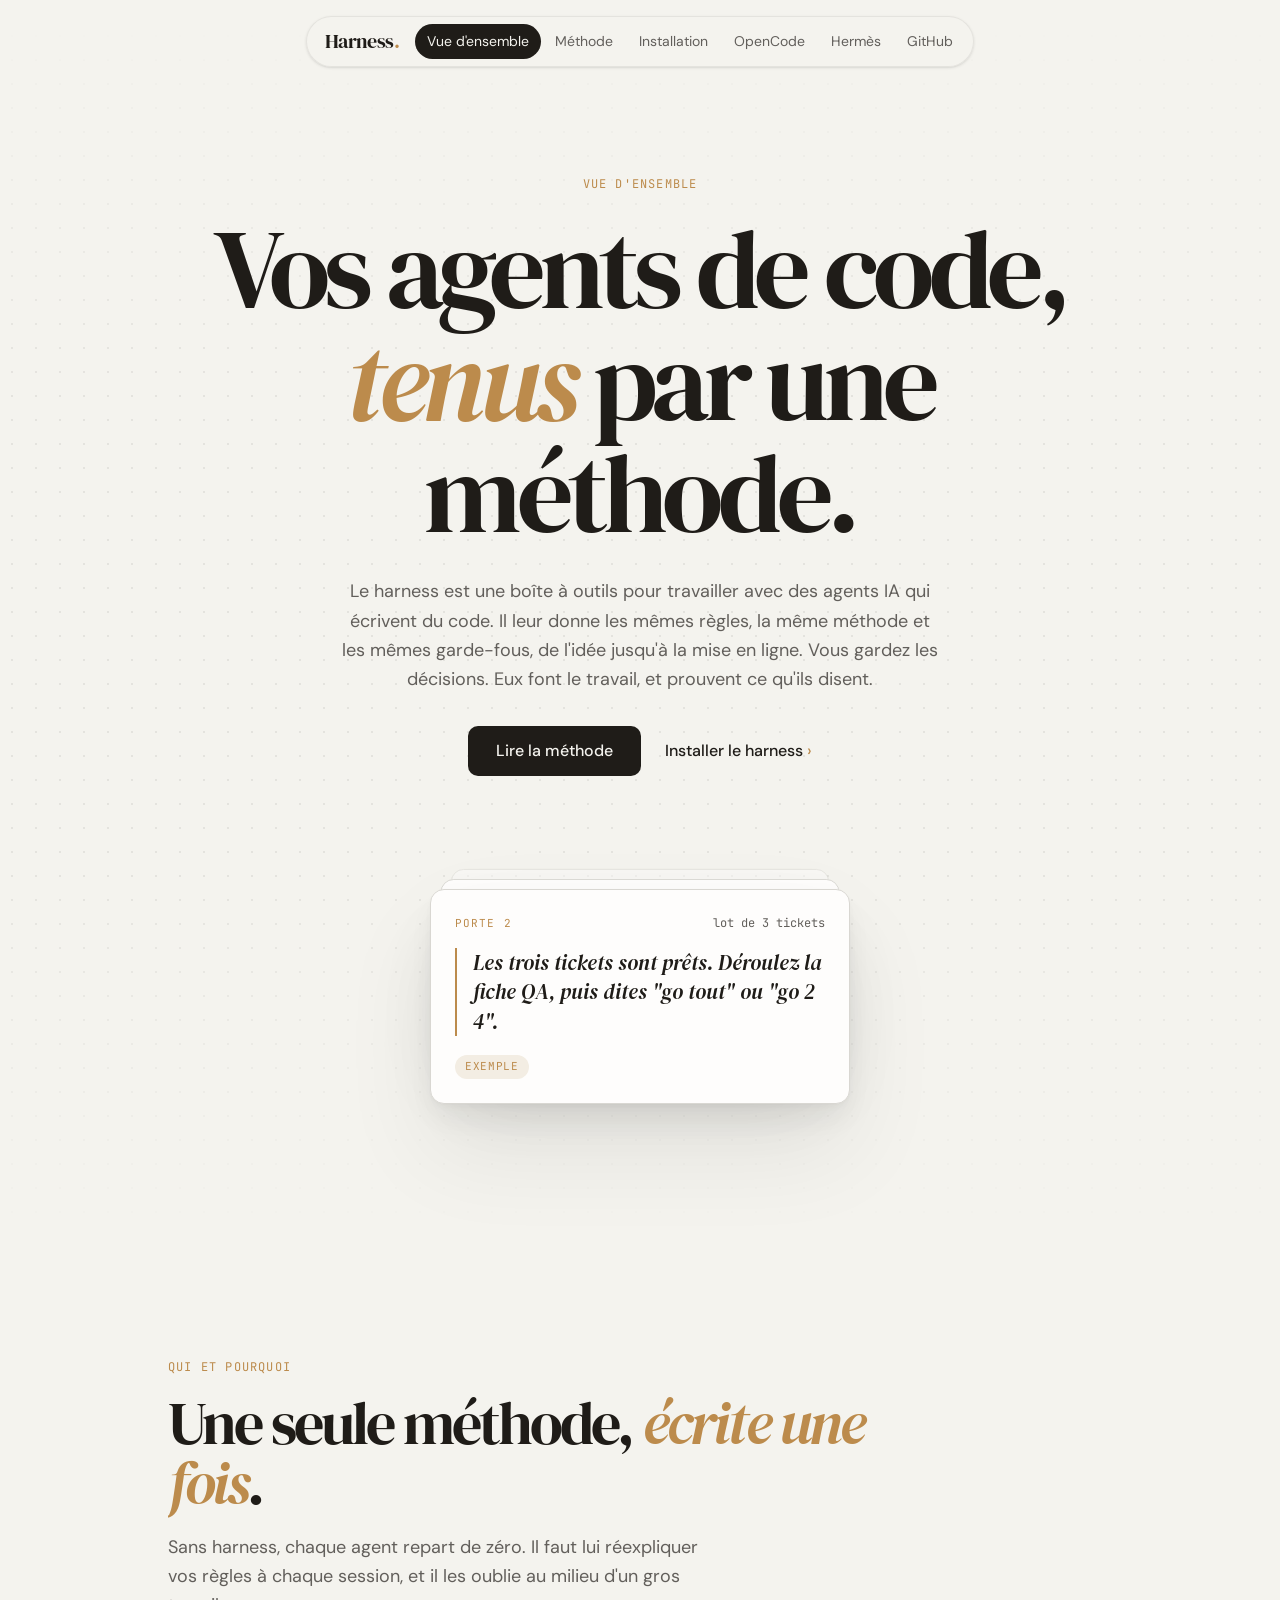
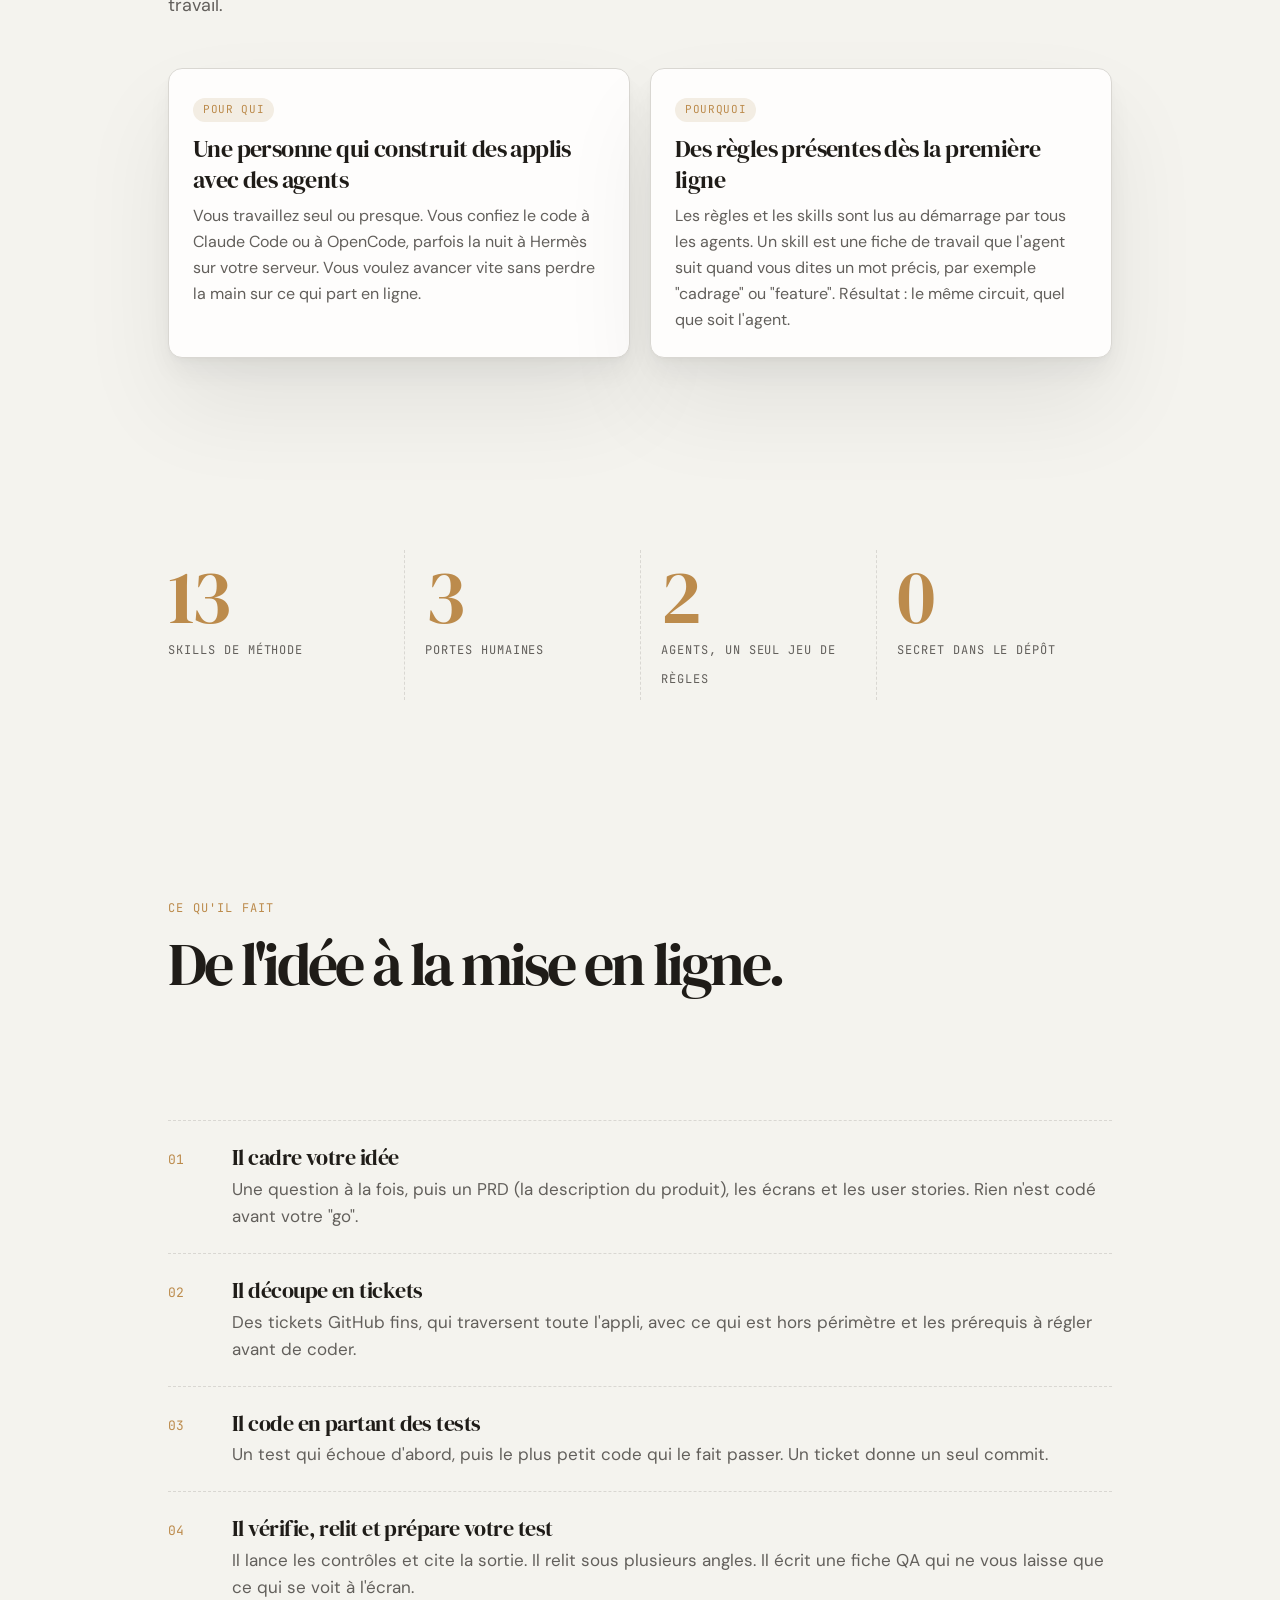
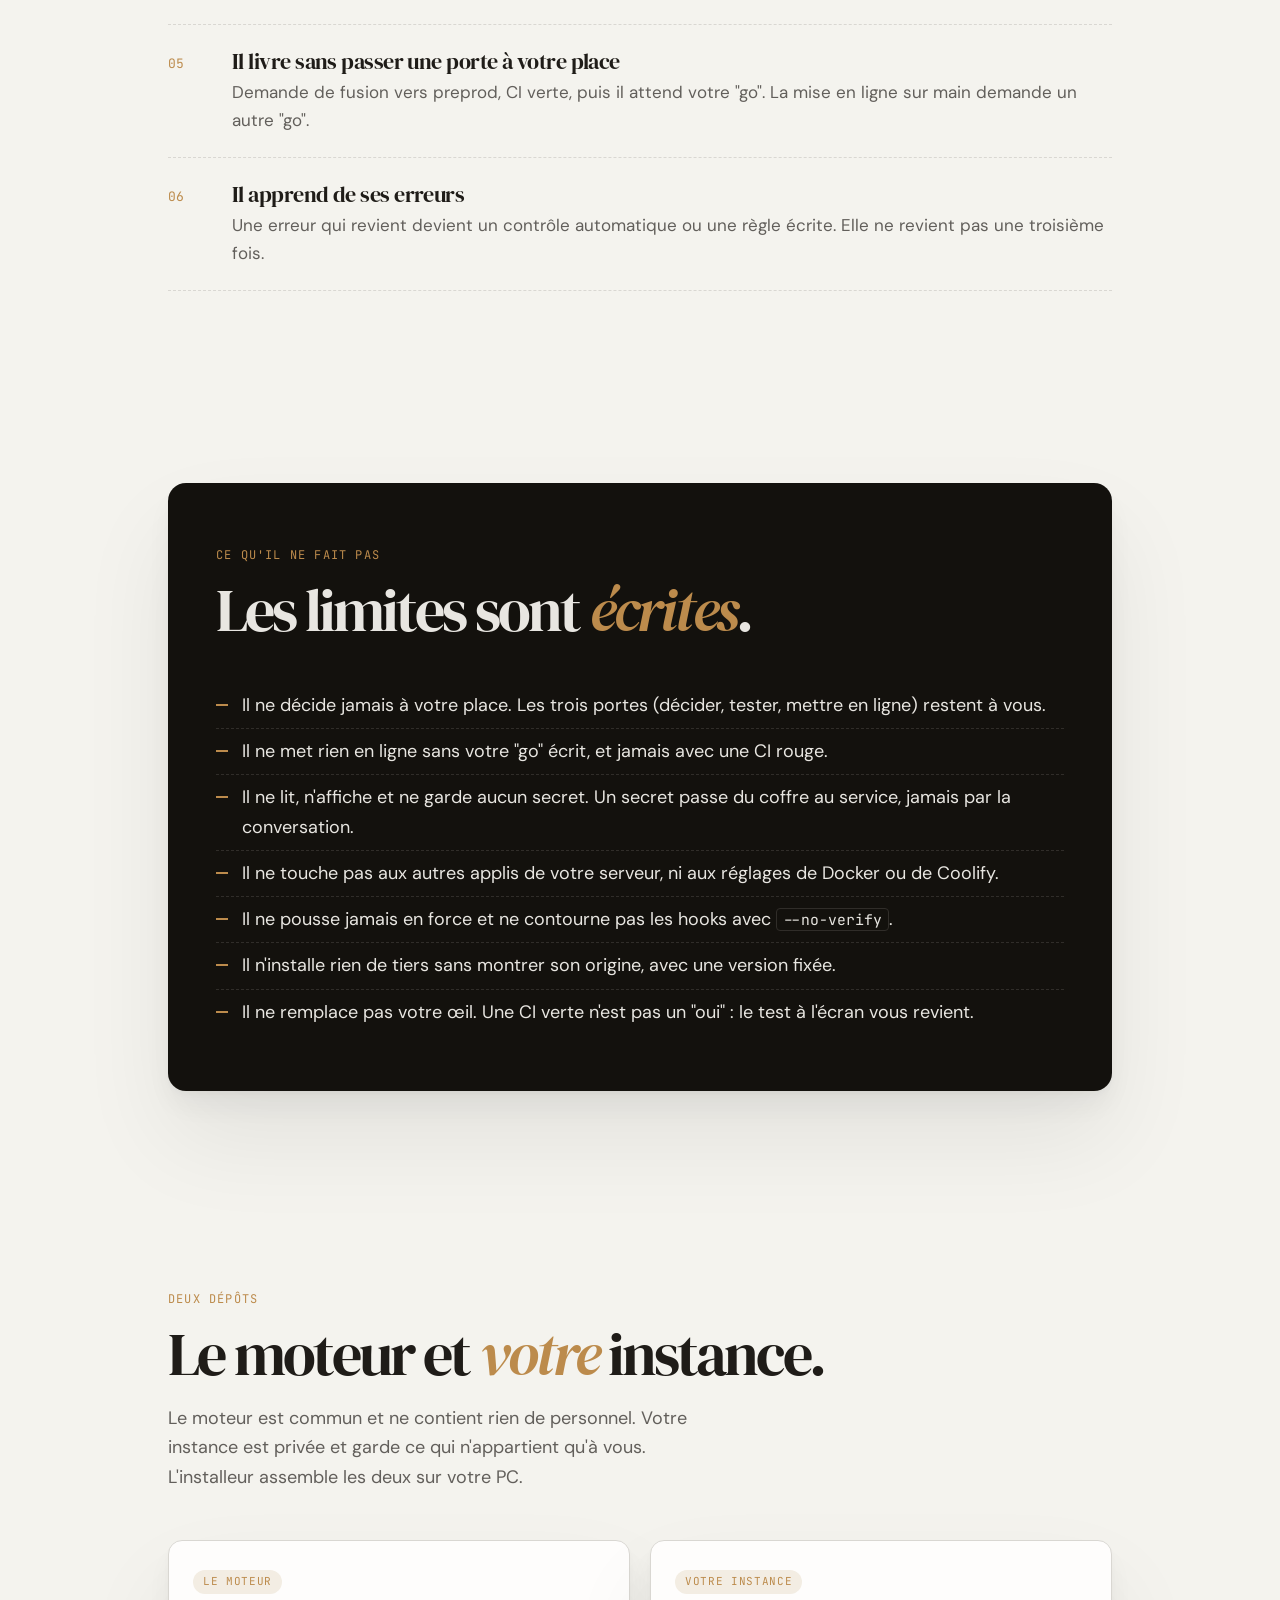
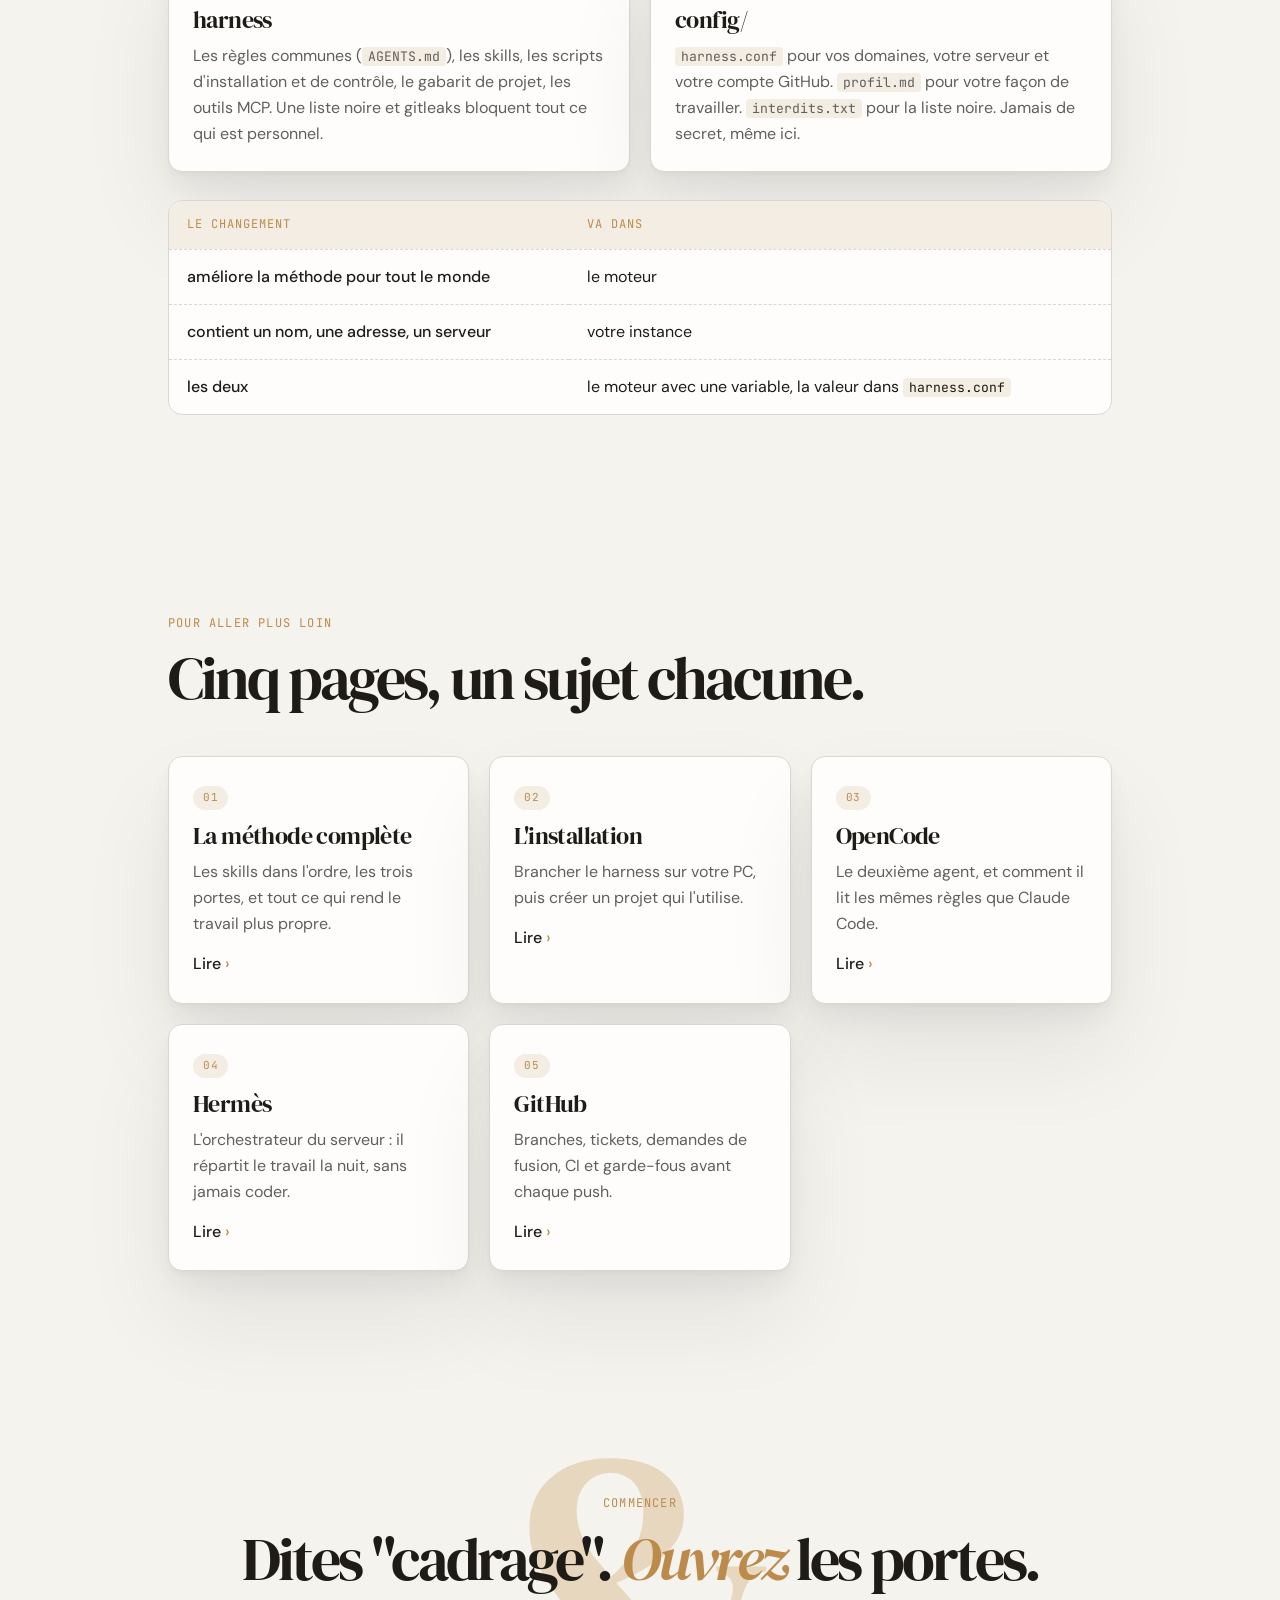
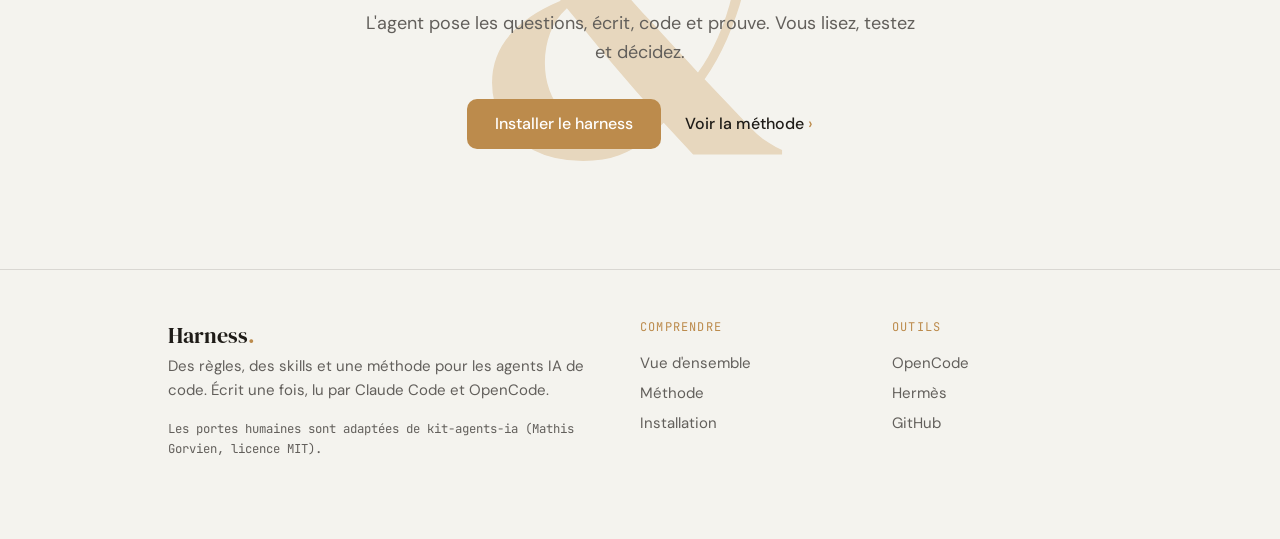
==== site/index.html @ 0ce88438 "Site de présentation du harness, six pages, lien depuis le README - site/ : vue d'ensemble, méthode," ====
<!doctype html>
<html lang="fr">
<head>
<meta charset="utf-8">
<meta name="viewport" content="width=device-width, initial-scale=1">
<title>Harness : vue d'ensemble</title>
<meta name="description" content="Le harness : des règles, des skills et une méthode pour travailler avec des agents IA de code, de l'idée à la mise en ligne.">
<script>document.documentElement.classList.add("js")</script>
<link rel="preconnect" href="https://fonts.googleapis.com">
<link rel="preconnect" href="https://fonts.gstatic.com" crossorigin>
<link rel="stylesheet" href="https://fonts.googleapis.com/css2?family=DM+Sans:opsz,wght@9..40,400;9..40,500&family=DM+Serif+Display:ital@0;1&family=JetBrains+Mono&display=swap">
<link rel="stylesheet" href="assets/style.css">
<script src="assets/site.js" defer></script>
</head>
<body>
<a class="saut" href="#contenu">Aller au contenu</a>
<nav class="nav" aria-label="Pages du site">
  <div class="nav-pilule">
    <a class="nav-logo" href="index.html">Harness<span>.</span></a>
    <div class="nav-liens">
      <a href="index.html" aria-current="page">Vue d'ensemble</a>
      <a href="methode.html">Méthode</a>
      <a href="installation.html">Installation</a>
      <a href="opencode.html">OpenCode</a>
      <a href="hermes.html">Hermès</a>
      <a href="github.html">GitHub</a>
    </div>
  </div>
</nav>

<main id="contenu">
  <header class="hero">
    <div class="conteneur hero-centre" data-decale="0.1">
      <span class="etiquette apparait">Vue d'ensemble</span>
      <h1 class="apparait">Vos agents de code, <em>tenus</em> par une méthode.</h1>
      <p class="hero-texte apparait">Le harness est une boîte à outils pour travailler avec des agents IA qui écrivent du code. Il leur donne les mêmes règles, la même méthode et les mêmes garde-fous, de l'idée jusqu'à la mise en ligne. Vous gardez les décisions. Eux font le travail, et prouvent ce qu'ils disent.</p>
      <div class="boutons apparait">
        <a class="bouton" href="methode.html">Lire la méthode</a>
        <a class="lien-fleche" href="installation.html">Installer le harness</a>
      </div>
      <div class="ligne-degrade apparait"></div>
      <div class="pile apparait" aria-label="Exemples de messages d'un agent">
        <article class="carte">
          <div class="meta"><span class="etiquette">Porte 2</span><span>lot de 3 tickets</span></div>
          <p>Les trois tickets sont prêts. Déroulez la fiche QA, puis dites "go tout" ou "go 2 4".</p>
          <span class="pastille">exemple</span>
        </article>
        <article class="carte">
          <div class="meta"><span class="etiquette">Preuve</span><span>commit a1b2c3d</span></div>
          <p>npm run verifier, code de sortie 0. La CI est toute verte.</p>
          <span class="pastille">exemple</span>
        </article>
        <article class="carte">
          <div class="meta"><span class="etiquette">Rétro</span><span>erreur vue deux fois</span></div>
          <p>Un contrôle automatique bloque maintenant cette erreur avant le commit.</p>
          <span class="pastille">exemple</span>
        </article>
        <article class="carte">
          <div class="meta"><span class="etiquette">Mode nuit</span><span>7 h 02</span></div>
          <p>Quatre tickets fusionnés dans preprod. L'adresse de préprod répond, derrière un login.</p>
          <span class="pastille">exemple</span>
        </article>
      </div>
    </div>
  </header>

  <section>
    <div class="conteneur">
      <div class="titre-section">
        <span class="etiquette apparait">Qui et pourquoi</span>
        <h2 class="masque"><span>Une seule méthode, <em>écrite une fois</em>.</span></h2>
        <p class="sous-titre apparait">Sans harness, chaque agent repart de zéro. Il faut lui réexpliquer vos règles à chaque session, et il les oublie au milieu d'un gros travail.</p>
      </div>
      <div class="grille g2" data-decale="0.1">
        <article class="carte apparait">
          <span class="pastille">Pour qui</span>
          <h3>Une personne qui construit des applis avec des agents</h3>
          <p>Vous travaillez seul ou presque. Vous confiez le code à Claude Code ou à OpenCode, parfois la nuit à Hermès sur votre serveur. Vous voulez avancer vite sans perdre la main sur ce qui part en ligne.</p>
        </article>
        <article class="carte apparait">
          <span class="pastille">Pourquoi</span>
          <h3>Des règles présentes dès la première ligne</h3>
          <p>Les règles et les skills sont lus au démarrage par tous les agents. Un skill est une fiche de travail que l'agent suit quand vous dites un mot précis, par exemple "cadrage" ou "feature". Résultat : le même circuit, quel que soit l'agent.</p>
        </article>
      </div>
    </div>
  </section>

  <section>
    <div class="conteneur">
      <div class="chiffres" data-decale="0.1">
        <div class="chiffre apparait"><b data-compte="13">13</b><span>skills de méthode</span></div>
        <div class="chiffre apparait"><b data-compte="3">3</b><span>portes humaines</span></div>
        <div class="chiffre apparait"><b data-compte="2">2</b><span>agents, un seul jeu de règles</span></div>
        <div class="chiffre apparait"><b>0</b><span>secret dans le dépôt</span></div>
      </div>
    </div>
  </section>

  <section>
    <div class="conteneur">
      <div class="titre-section">
        <span class="etiquette apparait">Ce qu'il fait</span>
        <h2 class="masque"><span>De l'idée à la mise en ligne.</span></h2>
        <p class="sous-titre apparait">Chaque étape est un skill. Vous dites le mot, l'agent déroule, et il s'arrête là où une décision vous revient.</p>
      </div>
      <ol class="numerotee" data-decale="0.06">
        <li class="apparait"><div><h3>Il cadre votre idée</h3><p>Une question à la fois, puis un PRD (la description du produit), les écrans et les user stories. Rien n'est codé avant votre "go".</p></div></li>
        <li class="apparait"><div><h3>Il découpe en tickets</h3><p>Des tickets GitHub fins, qui traversent toute l'appli, avec ce qui est hors périmètre et les prérequis à régler avant de coder.</p></div></li>
        <li class="apparait"><div><h3>Il code en partant des tests</h3><p>Un test qui échoue d'abord, puis le plus petit code qui le fait passer. Un ticket donne un seul commit.</p></div></li>
        <li class="apparait"><div><h3>Il vérifie, relit et prépare votre test</h3><p>Il lance les contrôles et cite la sortie. Il relit sous plusieurs angles. Il écrit une fiche QA qui ne vous laisse que ce qui se voit à l'écran.</p></div></li>
        <li class="apparait"><div><h3>Il livre sans passer une porte à votre place</h3><p>Demande de fusion vers preprod, CI verte, puis il attend votre "go". La mise en ligne sur main demande un autre "go".</p></div></li>
        <li class="apparait"><div><h3>Il apprend de ses erreurs</h3><p>Une erreur qui revient devient un contrôle automatique ou une règle écrite. Elle ne revient pas une troisième fois.</p></div></li>
      </ol>
    </div>
  </section>

  <section>
    <div class="conteneur">
      <div class="sombre apparait">
        <span class="etiquette">Ce qu'il ne fait pas</span>
        <h2 class="masque" style="margin-bottom:28px"><span>Les limites sont <em>écrites</em>.</span></h2>
        <ul class="puces">
          <li>Il ne décide jamais à votre place. Les trois portes (décider, tester, mettre en ligne) restent à vous.</li>
          <li>Il ne met rien en ligne sans votre "go" écrit, et jamais avec une CI rouge.</li>
          <li>Il ne lit, n'affiche et ne garde aucun secret. Un secret passe du coffre au service, jamais par la conversation.</li>
          <li>Il ne touche pas aux autres applis de votre serveur, ni aux réglages de Docker ou de Coolify.</li>
          <li>Il ne pousse jamais en force et ne contourne pas les hooks avec <code>--no-verify</code>.</li>
          <li>Il n'installe rien de tiers sans montrer son origine, avec une version fixée.</li>
          <li>Il ne remplace pas votre œil. Une CI verte n'est pas un "oui" : le test à l'écran vous revient.</li>
        </ul>
      </div>
    </div>
  </section>

  <section>
    <div class="conteneur">
      <div class="titre-section">
        <span class="etiquette apparait">Deux dépôts</span>
        <h2 class="masque"><span>Le moteur et <em>votre</em> instance.</span></h2>
        <p class="sous-titre apparait">Le moteur est commun et ne contient rien de personnel. Votre instance est privée et garde ce qui n'appartient qu'à vous. L'installeur assemble les deux sur votre PC.</p>
      </div>
      <div class="grille g2" data-decale="0.1">
        <article class="carte apparait">
          <span class="pastille">Le moteur</span>
          <h3>harness</h3>
          <p>Les règles communes (<code>AGENTS.md</code>), les skills, les scripts d'installation et de contrôle, le gabarit de projet, les outils MCP. Une liste noire et gitleaks bloquent tout ce qui est personnel.</p>
        </article>
        <article class="carte apparait">
          <span class="pastille">Votre instance</span>
          <h3>config/</h3>
          <p><code>harness.conf</code> pour vos domaines, votre serveur et votre compte GitHub. <code>profil.md</code> pour votre façon de travailler. <code>interdits.txt</code> pour la liste noire. Jamais de secret, même ici.</p>
        </article>
      </div>
      <div class="tableau-boite apparait" style="margin-top:28px">
        <table>
          <thead><tr><th>Le changement</th><th>Va dans</th></tr></thead>
          <tbody>
            <tr><td>améliore la méthode pour tout le monde</td><td>le moteur</td></tr>
            <tr><td>contient un nom, une adresse, un serveur</td><td>votre instance</td></tr>
            <tr><td>les deux</td><td>le moteur avec une variable, la valeur dans <code>harness.conf</code></td></tr>
          </tbody>
        </table>
      </div>
    </div>
  </section>

  <section>
    <div class="conteneur">
      <div class="titre-section">
        <span class="etiquette apparait">Pour aller plus loin</span>
        <h2 class="masque"><span>Cinq pages, un sujet chacune.</span></h2>
      </div>
      <div class="grille g3" data-decale="0.08">
        <a class="carte carte-lien apparait" href="methode.html"><span class="pastille">01</span><h3>La méthode complète</h3><p>Les skills dans l'ordre, les trois portes, et tout ce qui rend le travail plus propre.</p><span class="lien-fleche">Lire</span></a>
        <a class="carte carte-lien apparait" href="installation.html"><span class="pastille">02</span><h3>L'installation</h3><p>Brancher le harness sur votre PC, puis créer un projet qui l'utilise.</p><span class="lien-fleche">Lire</span></a>
        <a class="carte carte-lien apparait" href="opencode.html"><span class="pastille">03</span><h3>OpenCode</h3><p>Le deuxième agent, et comment il lit les mêmes règles que Claude Code.</p><span class="lien-fleche">Lire</span></a>
        <a class="carte carte-lien apparait" href="hermes.html"><span class="pastille">04</span><h3>Hermès</h3><p>L'orchestrateur du serveur : il répartit le travail la nuit, sans jamais coder.</p><span class="lien-fleche">Lire</span></a>
        <a class="carte carte-lien apparait" href="github.html"><span class="pastille">05</span><h3>GitHub</h3><p>Branches, tickets, demandes de fusion, CI et garde-fous avant chaque push.</p><span class="lien-fleche">Lire</span></a>
      </div>
    </div>
  </section>

  <section class="final">
    <div class="conteneur">
      <span class="etiquette apparait">Commencer</span>
      <h2 class="masque"><span>Dites "cadrage". <em>Ouvrez</em> les portes.</span></h2>
      <p class="sous-titre apparait">L'agent pose les questions, écrit, code et prouve. Vous lisez, testez et décidez.</p>
      <div class="boutons apparait">
        <a class="bouton bouton-accent" href="installation.html">Installer le harness</a>
        <a class="lien-fleche" href="methode.html">Voir la méthode</a>
      </div>
    </div>
  </section>
</main>

<footer class="pied">
  <div class="conteneur pied-grille">
    <div>
      <b>Harness<span style="color:var(--accent)">.</span></b>
      <p>Des règles, des skills et une méthode pour les agents IA de code. Écrit une fois, lu par Claude Code et OpenCode.</p>
      <p class="mono">Les portes humaines sont adaptées de kit-agents-ia (Mathis Gorvien, licence MIT).</p>
    </div>
    <div><h4>Comprendre</h4><ul><li><a href="index.html">Vue d'ensemble</a></li><li><a href="methode.html">Méthode</a></li><li><a href="installation.html">Installation</a></li></ul></div>
    <div><h4>Outils</h4><ul><li><a href="opencode.html">OpenCode</a></li><li><a href="hermes.html">Hermès</a></li><li><a href="github.html">GitHub</a></li></ul></div>
  </div>
</footer>
</body>
</html>
---- site/assets/style.css ----
/* Site du harness. Style suivi : site/DESIGN.md (carnet papier, un seul accent ocre, apparitions floues puis nettes). */

:root {
  --radius: 10px;
  --background: #f4f3ee;
  --foreground: #1f1c18;
  --card: #fefdfc;
  --primary: #1f1c18;
  --primary-foreground: #f4f3ee;
  --primary-hover: #2d2a27;
  --muted: #e8e6e1;
  --muted-foreground: #625f5b;
  --accent: #bc8b4c;
  --accent-hover: #a87a3b;
  --accent-light: #e7d7be;
  --accent-subtle: #f3ede3;
  --border: #d9d7d2;
  --success: #668667;
  --sombre-fond: #13110d;
  --sombre-texte: #e8e6e1;
  --sombre-gris: #7f7c77;
  --sombre-bord: #302d29;
  --shadow-float: 0 1px 2px rgba(0,0,0,.02), 0 4px 8px rgba(0,0,0,.03), 0 16px 32px rgba(0,0,0,.05), 0 48px 96px rgba(0,0,0,.07);
  --shadow-sm: 0 1px 3px rgba(0,0,0,.1), 0 1px 2px -1px rgba(0,0,0,.1);
  --ease: cubic-bezier(.22, 1, .36, 1);
  --serif: "DM Serif Display", Georgia, "Times New Roman", serif;
  --sans: "DM Sans", system-ui, -apple-system, "Segoe UI", sans-serif;
  --mono: "JetBrains Mono", ui-monospace, "SFMono-Regular", Menlo, monospace;
  color-scheme: light;
}

@media (prefers-color-scheme: dark) {
  :root {
    --background: #13110d;
    --foreground: #e8e6e1;
    --card: #1a1714;
    --primary: #e8e6e1;
    --primary-foreground: #13110d;
    --primary-hover: #d3d1cb;
    --muted: #26231f;
    --muted-foreground: #a09c96;
    --accent: #c99858;
    --accent-hover: #dcab6d;
    --accent-light: #3e3323;
    --accent-subtle: #231e17;
    --border: #302d29;
    /* Le bloc sombre s'inverse : il reste le seul contraste fort de la page. */
    --sombre-fond: #e8e6e1;
    --sombre-texte: #13110d;
    --sombre-gris: #625f5b;
    --sombre-bord: #d9d7d2;
    --shadow-float: 0 1px 2px rgba(0,0,0,.2), 0 16px 32px rgba(0,0,0,.3);
    color-scheme: dark;
  }
}

*, *::before, *::after { box-sizing: border-box; }
html { -webkit-text-size-adjust: 100%; scroll-behavior: smooth; }
body {
  margin: 0;
  background: var(--background);
  color: var(--foreground);
  font-family: var(--sans);
  font-size: 18px;
  line-height: 1.625;
  overflow-x: hidden;
}
img, svg { max-width: 100%; }
a { color: inherit; }
::selection { background: var(--accent-light); }
:focus-visible { outline: 2px solid var(--accent); outline-offset: 3px; border-radius: 4px; }

.saut { position: absolute; left: -9999px; }
.saut:focus { left: 16px; top: 16px; z-index: 100; background: var(--card); padding: 8px 14px; border-radius: var(--radius); }

.conteneur { max-width: 1024px; margin: 0 auto; padding: 0 40px; }
@media (max-width: 640px) { .conteneur { padding: 0 16px; } body { font-size: 17px; } }

/* Navigation en pilule flottante */
.nav {
  position: fixed; inset: 16px 0 auto 0; z-index: 50;
  display: flex; justify-content: center; padding: 0 16px;
  transition: inset .3s var(--ease);
}
.nav.serree { inset: 8px 0 auto 0; }
.nav-pilule {
  display: flex; align-items: center; gap: 4px; max-width: 100%;
  padding: 6px 8px; border-radius: 9999px;
  border: 1px solid color-mix(in srgb, var(--border) 60%, transparent);
  background: color-mix(in srgb, var(--background) 88%, transparent);
  backdrop-filter: blur(24px); -webkit-backdrop-filter: blur(24px);
  box-shadow: var(--shadow-sm);
}
.nav-logo {
  font-family: var(--serif); font-size: 20px; letter-spacing: -.03em;
  text-decoration: none; padding: 2px 12px 2px 10px; white-space: nowrap;
}
.nav-logo span { color: var(--accent); }
.nav-liens { display: flex; gap: 2px; overflow-x: auto; scrollbar-width: none; }
.nav-liens::-webkit-scrollbar { display: none; }
.nav-liens a {
  font-size: 14px; color: var(--muted-foreground); text-decoration: none;
  padding: 6px 12px; border-radius: 9999px; white-space: nowrap;
  transition: color .2s, background .2s;
}
.nav-liens a:hover { color: var(--foreground); }
.nav-liens a[aria-current="page"] { color: var(--primary-foreground); background: var(--primary); }
@media (max-width: 640px) { .nav-logo { display: none; } }

/* Hero */
.hero { position: relative; padding: 168px 0 96px; }
.hero::before {
  content: ""; position: absolute; inset: 0; z-index: -1; opacity: .07;
  background: radial-gradient(circle, var(--foreground) 1px, transparent 1px) 0 0 / 24px 24px;
  -webkit-mask-image: linear-gradient(to bottom, transparent, #000 30%, #000 70%, transparent);
  mask-image: linear-gradient(to bottom, transparent, #000 30%, #000 70%, transparent);
}
.hero-centre { text-align: center; }
.etiquette {
  display: inline-block; font-family: var(--mono); font-size: 12px;
  letter-spacing: .1em; text-transform: uppercase; color: var(--accent);
}
h1, h2, h3 { font-family: var(--serif); font-weight: 400; margin: 0; }
h1 { font-size: clamp(48px, 9vw, 112px); letter-spacing: -.05em; line-height: 1; margin-top: 16px; }
h1 em, h2 em { font-style: italic; color: var(--accent); }
.hero-texte { max-width: 600px; color: var(--muted-foreground); margin: 28px 0 0; }
.hero-centre .hero-texte { margin-left: auto; margin-right: auto; }
.ligne-degrade { height: 1px; margin-top: 56px; background: linear-gradient(to right, transparent, var(--border), transparent); }

.boutons { display: flex; flex-wrap: wrap; gap: 12px 24px; align-items: center; margin-top: 32px; }
.hero-centre .boutons { justify-content: center; }
.bouton {
  display: inline-block; font-weight: 500; font-size: 16px; text-decoration: none;
  padding: 12px 28px; border-radius: var(--radius);
  background: var(--primary); color: var(--primary-foreground);
  transition: all .2s var(--ease);
}
.bouton:hover { background: var(--primary-hover); }
.bouton:active, .lien-fleche:active { transform: scale(.97); }
.bouton-accent { background: var(--accent); color: #fff; }
.bouton-accent:hover { background: var(--accent-hover); }
.lien-fleche { font-size: 16px; font-weight: 500; text-decoration: none; display: inline-block; transition: color .2s; }
.lien-fleche::after { content: " \203A"; color: var(--accent); }
.lien-fleche:hover { color: var(--accent); }

/* Sections */
section { padding: 96px 0; }
@media (max-width: 640px) { section { padding: 64px 0; } .hero { padding: 128px 0 64px; } }
.titre-section { max-width: 720px; margin-bottom: 48px; }
h2 { font-size: clamp(36px, 6vw, 60px); letter-spacing: -.05em; line-height: 1; margin-top: 12px; }
.sous-titre { color: var(--muted-foreground); max-width: 560px; margin: 20px 0 0; }
h3 { font-size: 24px; letter-spacing: -.025em; line-height: 1.3; }
p { margin: 0 0 16px; }
.gris { color: var(--muted-foreground); }
.separateur { border: 0; border-top: 1px solid var(--border); margin: 0; }
code, .mono { font-family: var(--mono); font-size: .82em; }
code { background: var(--accent-subtle); padding: 1px 6px; border-radius: 4px; }
pre {
  font-family: var(--mono); font-size: 14px; line-height: 1.6;
  background: var(--card); border: 1px solid var(--border); border-radius: 14px;
  padding: 18px 20px; overflow-x: auto; margin: 0 0 16px;
}
pre code { background: none; padding: 0; font-size: inherit; }

/* Révélation de titre par masque */
.masque { display: block; overflow: hidden; padding-bottom: .25em; margin-bottom: -.25em; }
.masque > span { display: block; }

/* Grilles et cartes */
.grille { display: grid; gap: 20px; }
.g2 { grid-template-columns: repeat(2, minmax(0, 1fr)); }
.g3 { grid-template-columns: repeat(3, minmax(0, 1fr)); }
@media (max-width: 860px) { .g3 { grid-template-columns: repeat(2, minmax(0, 1fr)); } }
@media (max-width: 640px) { .g2, .g3 { grid-template-columns: minmax(0, 1fr); } }
.carte {
  background: var(--card); border: 1px solid var(--border); border-radius: 14px;
  padding: 24px; box-shadow: var(--shadow-float);
}
.carte h3 { margin: 10px 0 8px; }
.carte p { color: var(--muted-foreground); font-size: 16px; margin: 0; }
.carte-lien { text-decoration: none; display: block; transition: transform .3s var(--ease); }
.carte-lien:hover { transform: translateY(-3px); }
.carte-lien .lien-fleche { margin-top: 14px; }
.pastille {
  display: inline-block; font-family: var(--mono); font-size: 11px; letter-spacing: .06em; text-transform: uppercase;
  padding: 3px 10px; border-radius: 9999px; background: var(--accent-subtle); color: var(--accent);
}

/* Chiffres */
.chiffres { display: grid; grid-template-columns: repeat(4, minmax(0, 1fr)); gap: 0; }
.chiffre { padding: 8px 20px; border-left: 1px dashed var(--border); }
.chiffre:first-child { border-left: 0; padding-left: 0; }
.chiffre b { display: block; font-family: var(--serif); font-weight: 400; font-size: clamp(48px, 7vw, 76px); letter-spacing: -.05em; line-height: 1; color: var(--accent); }
.chiffre span { font-family: var(--mono); font-size: 12px; letter-spacing: .08em; text-transform: uppercase; color: var(--muted-foreground); }
@media (max-width: 640px) {
  .chiffres { grid-template-columns: repeat(2, minmax(0, 1fr)); row-gap: 28px; }
  .chiffre:nth-child(3) { border-left: 0; padding-left: 0; }
}

/* Listes numérotées 01, 02... */
.numerotee { list-style: none; padding: 0; margin: 0; counter-reset: n; }
.numerotee > li {
  counter-increment: n; display: grid; grid-template-columns: 56px minmax(0, 1fr); gap: 8px;
  padding: 22px 0; border-top: 1px dashed var(--border);
}
.numerotee > li:last-child { border-bottom: 1px dashed var(--border); }
.numerotee > li::before { content: counter(n, decimal-leading-zero); font-family: var(--mono); font-size: 13px; color: var(--accent); padding-top: 6px; }
.numerotee h3 { font-size: 22px; margin-bottom: 4px; }
.numerotee p { color: var(--muted-foreground); margin: 0; font-size: 17px; }

/* Puces à barre d'accent */
.puces { list-style: none; padding: 0; margin: 0; }
.puces li { position: relative; padding: 8px 0 8px 26px; }
.puces li::before { content: ""; position: absolute; left: 0; top: 21px; width: 12px; height: 2px; background: var(--accent); }

/* Citation */
.citation { font-family: var(--serif); font-style: italic; font-size: 24px; line-height: 1.4; border-left: 2px solid var(--accent); padding-left: 20px; margin: 24px 0; }

/* Le seul bloc sombre de la page */
.sombre {
  background: var(--sombre-fond); color: var(--sombre-texte);
  border-radius: 18px; padding: 56px 48px; box-shadow: var(--shadow-float);
}
.sombre .gris, .sombre p { color: var(--sombre-gris); }
.sombre .puces li { border-top: 1px dashed var(--sombre-bord); color: var(--sombre-texte); }
.sombre .puces li:first-child { border-top: 0; }
.sombre code { background: transparent; border: 1px solid var(--sombre-bord); color: var(--sombre-texte); }
@media (max-width: 640px) { .sombre { padding: 36px 20px; } }

/* Tableaux */
.tableau-boite { overflow-x: auto; border: 1px solid var(--border); border-radius: 14px; background: var(--card); }
table { border-collapse: collapse; width: 100%; font-size: 16px; }
th, td { text-align: left; padding: 14px 18px; vertical-align: top; border-top: 1px dashed var(--border); }
thead th { border-top: 0; font-family: var(--mono); font-weight: 400; font-size: 12px; letter-spacing: .08em; text-transform: uppercase; color: var(--accent); background: var(--accent-subtle); }
td:first-child { font-weight: 500; white-space: nowrap; }

/* Frise d'étapes */
.frise { position: relative; list-style: none; margin: 0; padding: 0 0 0 36px; }
.frise::before { content: ""; position: absolute; left: 7px; top: 8px; bottom: 8px; width: 1px; background: var(--border); }
.frise::after { content: ""; position: absolute; left: 7px; top: 8px; bottom: 8px; width: 1px; background: var(--accent); transform-origin: top; transform: scaleY(var(--remplissage, 0)); }
.frise > li { position: relative; padding: 0 0 36px; }
.frise > li:last-child { padding-bottom: 0; }
.frise > li::before {
  content: ""; position: absolute; z-index: 1; left: -36px; top: 8px; width: 15px; height: 15px; border-radius: 50%;
  background: var(--background); border: 2px solid var(--accent);
}
.frise .porte::before { background: var(--accent); }
.frise h3 { font-size: 24px; }
.frise p { color: var(--muted-foreground); margin: 6px 0 0; }

/* Pile de cartes qui tourne */
.pile { position: relative; height: 270px; max-width: 420px; margin: 56px auto 0; }
.pile .carte {
  position: absolute; inset: 0 0 auto 0; transform-origin: center top; text-align: left;
  transition: transform .9s var(--ease), opacity .9s var(--ease);
}
.pile .carte p { font-family: var(--serif); font-style: italic; font-size: 21px; line-height: 1.4; color: var(--foreground); border-left: 2px solid var(--accent); padding-left: 16px; margin: 14px 0; }
.pile .meta { display: flex; justify-content: space-between; align-items: center; font-family: var(--mono); font-size: 12px; color: var(--muted-foreground); }
.pile .meta .etiquette { font-size: 11px; }
.pile [data-pos="0"] { transform: translateY(0) scale(1); opacity: 1; z-index: 3; }
.pile [data-pos="1"] { transform: translateY(-10px) scale(.95); opacity: 1; z-index: 2; }
.pile [data-pos="2"] { transform: translateY(-20px) scale(.9); opacity: .5; z-index: 1; }
.pile [data-pos="3"] { transform: translateY(-10px) scale(.95); opacity: 0; z-index: 0; }

/* Appel final avec glyphe en filigrane */
.final { position: relative; text-align: center; padding: 120px 0; overflow: hidden; }
.final::before {
  content: "&"; position: absolute; left: 50%; top: 50%; transform: translate(-50%, -54%);
  font-family: var(--serif); font-size: clamp(260px, 40vw, 440px); line-height: 1; color: var(--accent-light); z-index: -1;
}
.final .sous-titre { margin-left: auto; margin-right: auto; }
.final .boutons { justify-content: center; }

/* Pied de page */
.pied { border-top: 1px solid var(--border); padding: 48px 0 64px; font-size: 15px; color: var(--muted-foreground); }
.pied-grille { display: grid; grid-template-columns: 2fr 1fr 1fr; gap: 32px; }
.pied b { font-family: var(--serif); font-weight: 400; font-size: 22px; color: var(--foreground); }
.pied h4 { font-family: var(--mono); font-weight: 400; font-size: 12px; letter-spacing: .1em; text-transform: uppercase; color: var(--accent); margin: 0 0 10px; }
.pied ul { list-style: none; margin: 0; padding: 0; }
.pied li { padding: 3px 0; }
.pied a { text-decoration: none; }
.pied a:hover { color: var(--foreground); }
@media (max-width: 640px) { .pied-grille { grid-template-columns: 1fr; } }

/* Page suivante */
.suivant { display: flex; justify-content: space-between; gap: 16px; flex-wrap: wrap; padding: 40px 0 0; border-top: 1px dashed var(--border); margin-top: 24px; }

/* Animations : seulement si le script tourne et que l'utilisateur ne demande pas moins de mouvement */
@media (prefers-reduced-motion: no-preference) {
  .js .apparait { opacity: 0; filter: blur(4px); transform: translateY(var(--y, 20px)); transition: opacity .8s var(--ease) var(--d, 0s), filter .8s var(--ease) var(--d, 0s), transform .8s var(--ease) var(--d, 0s); }
  .js .apparait.vu { opacity: 1; filter: blur(0); transform: none; }
  .js .masque > span { transform: translateY(110%); filter: blur(4px); transition: transform .9s var(--ease) var(--d, 0s), filter .9s var(--ease) var(--d, 0s); }
  .js .masque.vu > span { transform: none; filter: blur(0); }
  .js .frise::after { transition: transform 1.6s var(--ease); }
  @keyframes respire { 0%, 100% { color: var(--accent); } 50% { color: var(--accent-hover); } }
  h1 em { animation: respire 8s ease-in-out infinite; }
  @keyframes point-vivant { 0%, 100% { opacity: 1; } 50% { opacity: .4; } }
  .vivant::before { animation: point-vivant 2s ease-in-out infinite; }
}
.vivant::before { content: ""; display: inline-block; width: 7px; height: 7px; border-radius: 50%; background: var(--success); margin-right: 8px; vertical-align: 1px; }
@media (prefers-reduced-motion: reduce) {
  html { scroll-behavior: auto; }
  .pile .carte { transition: none; }
  .frise::after { transform: none; }
}
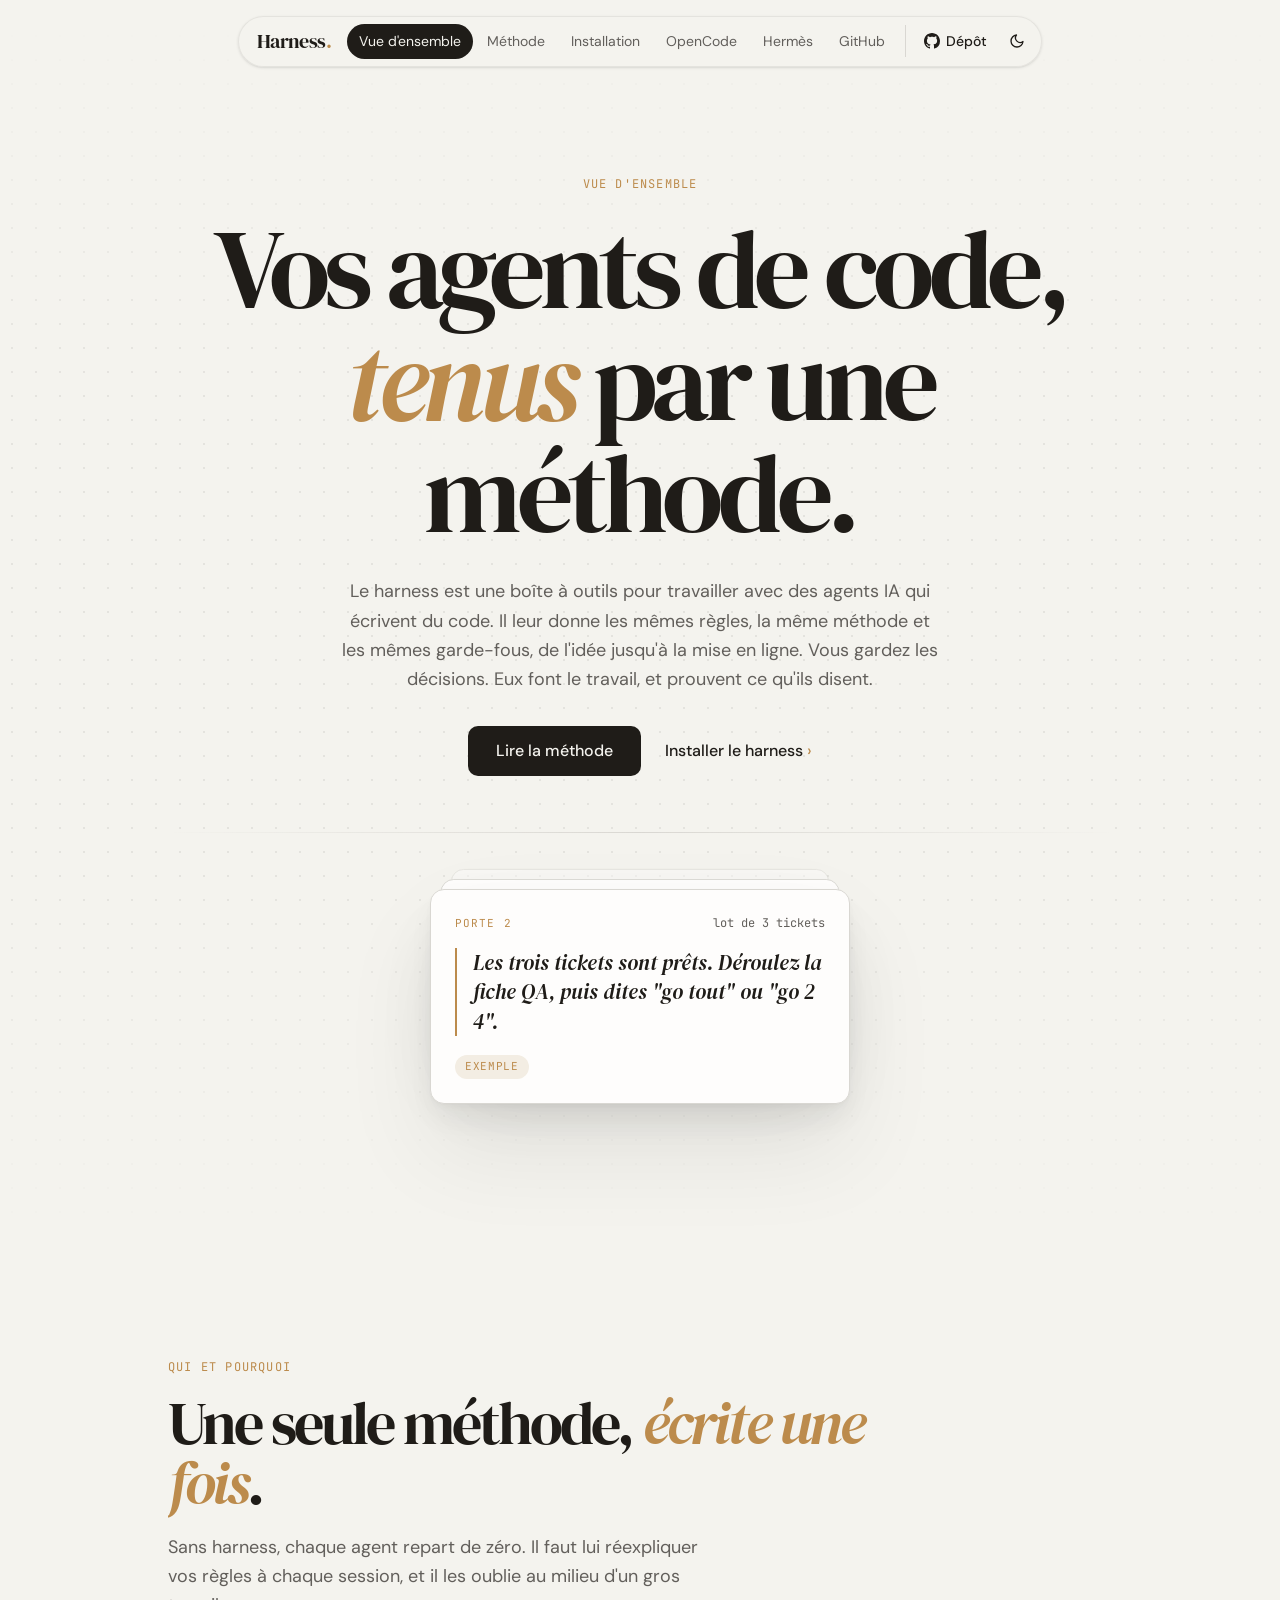
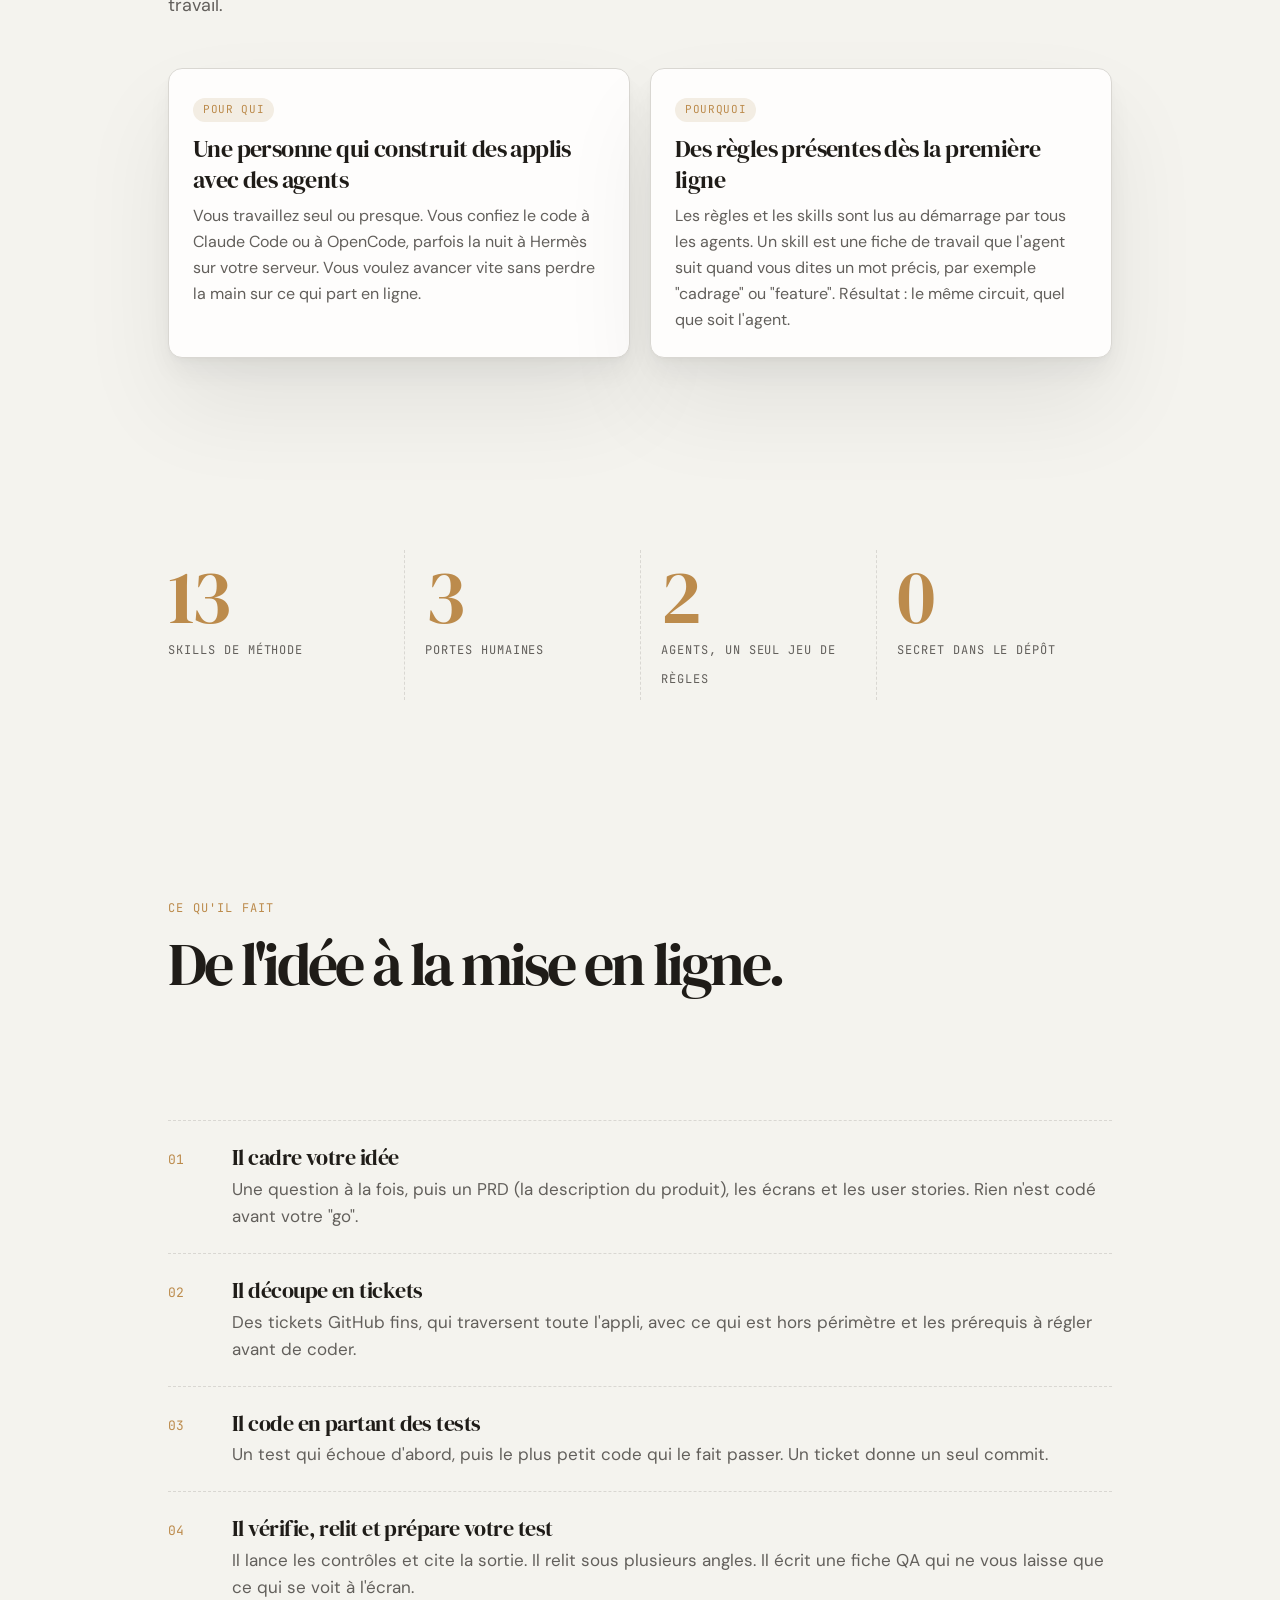
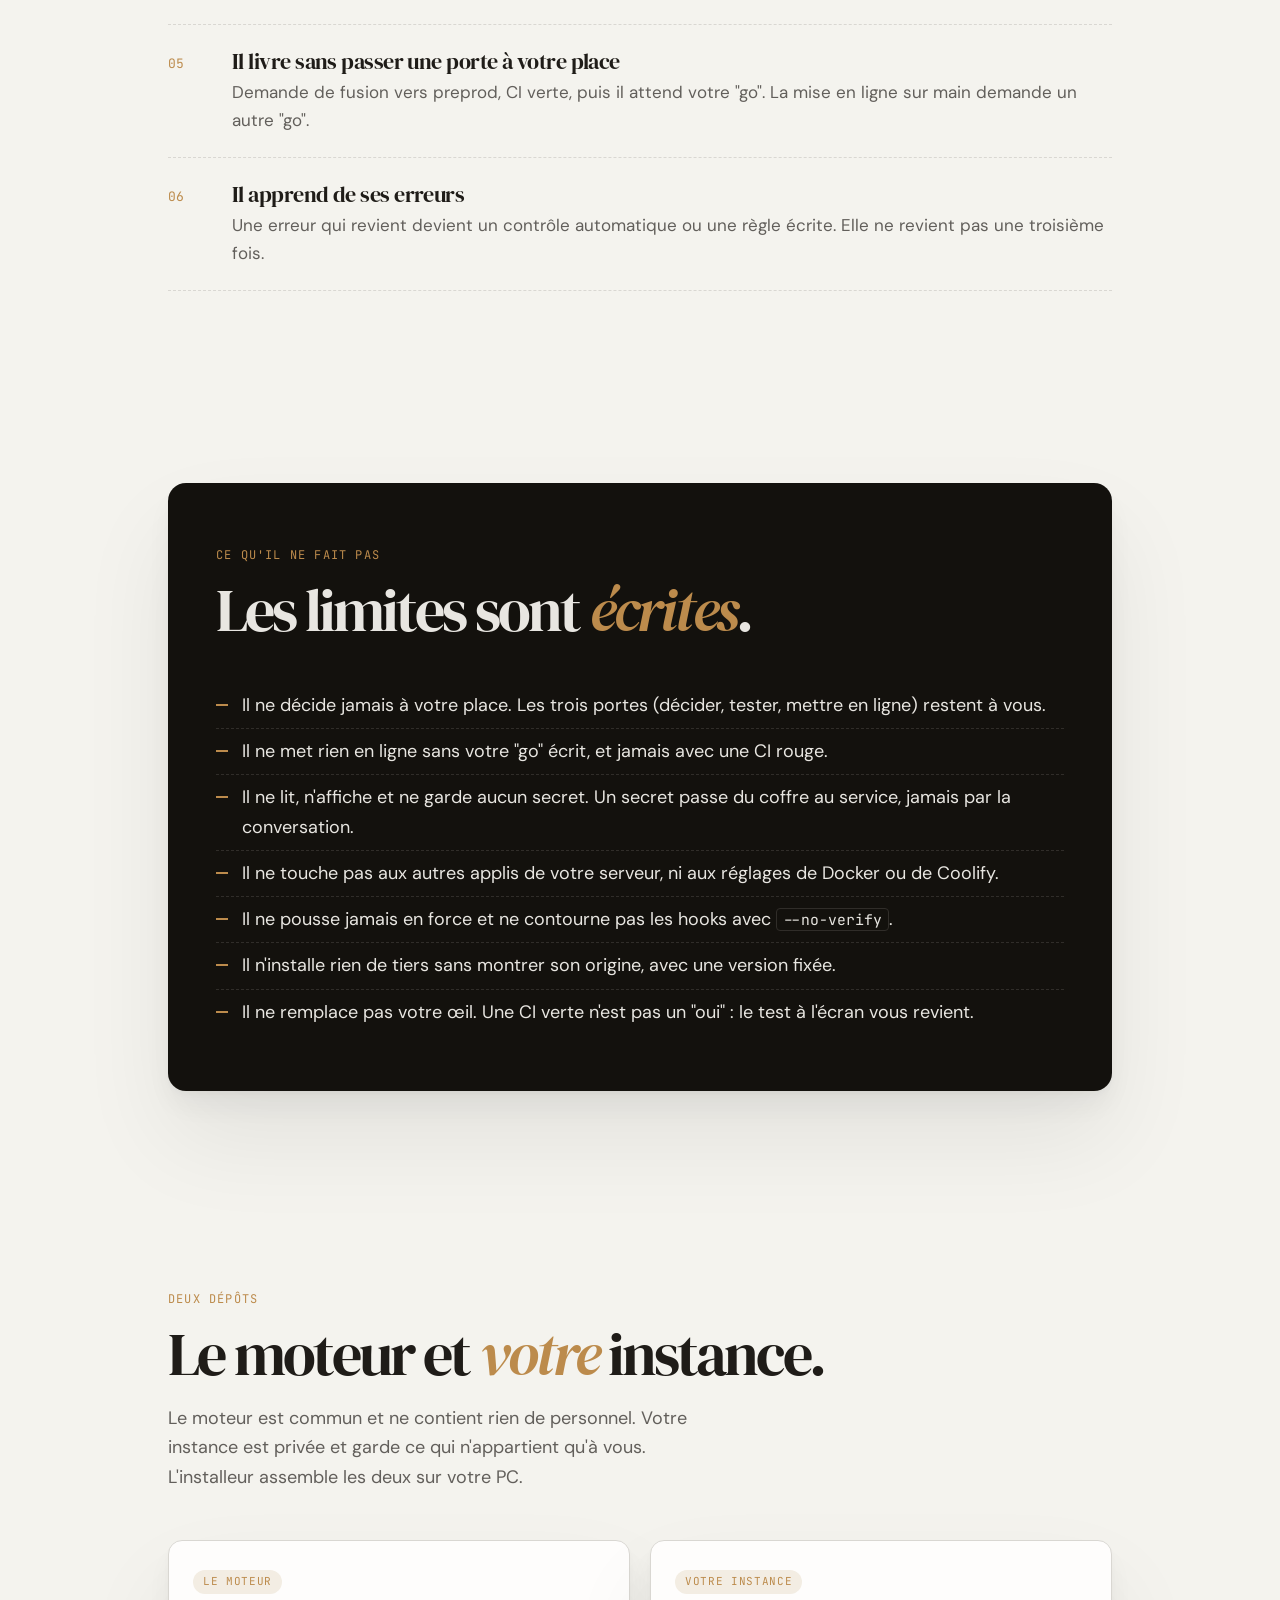
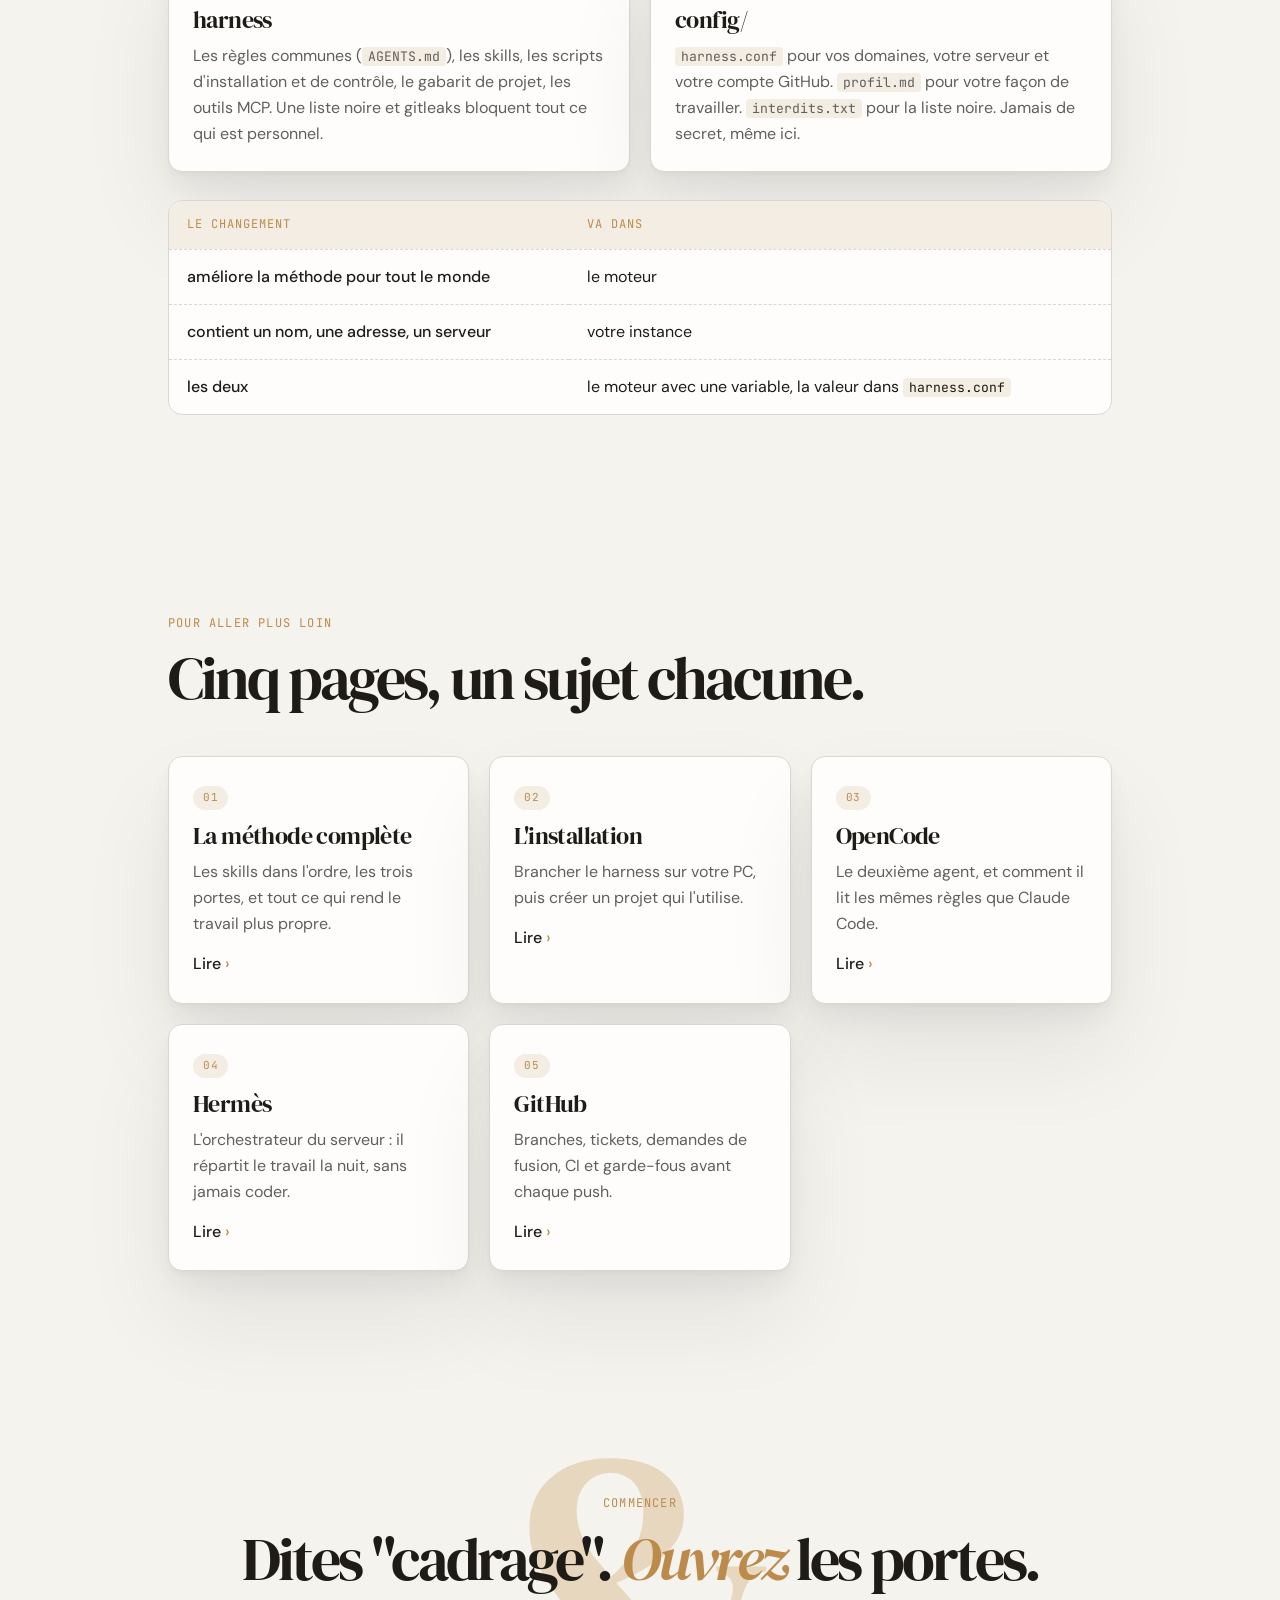
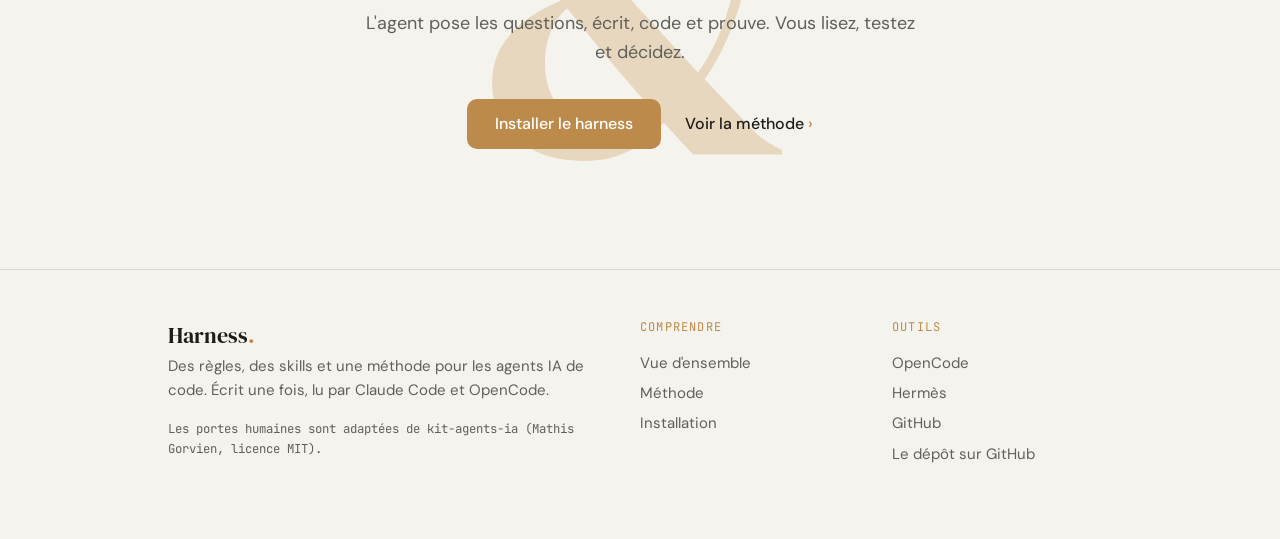
==== commit 058bb73c: "Site : bouton clair ou sombre, lien vers le dépôt GitHub - Navigation : bouton lune ou soleil, choix" ====
--- a/site/index.html
+++ b/site/index.html
@@ -5,7 +5,7 @@
 <meta name="viewport" content="width=device-width, initial-scale=1">
 <title>Harness : vue d'ensemble</title>
 <meta name="description" content="Le harness : des règles, des skills et une méthode pour travailler avec des agents IA de code, de l'idée à la mise en ligne.">
-<script>document.documentElement.classList.add("js")</script>
+<script>(function (d) { d.classList.add("js"); try { var t = localStorage.getItem("harness-theme"); if (t === "light" || t === "dark") d.setAttribute("data-theme", t); } catch (e) {} })(document.documentElement)</script>
 <link rel="preconnect" href="https://fonts.googleapis.com">
 <link rel="preconnect" href="https://fonts.gstatic.com" crossorigin>
 <link rel="stylesheet" href="https://fonts.googleapis.com/css2?family=DM+Sans:opsz,wght@9..40,400;9..40,500&family=DM+Serif+Display:ital@0;1&family=JetBrains+Mono&display=swap">
@@ -25,6 +25,10 @@
       <a href="hermes.html">Hermès</a>
       <a href="github.html">GitHub</a>
     </div>
+    <div class="nav-actions">
+      <a class="nav-depot" href="https://github.com/mPelerin/harness" rel="noopener" aria-label="Le dépôt du harness sur GitHub"><svg viewBox="0 0 16 16" aria-hidden="true" fill="currentColor"><path d="M8 0C3.58 0 0 3.58 0 8c0 3.54 2.29 6.53 5.47 7.59.4.07.55-.17.55-.38 0-.19-.01-.82-.01-1.49-2.01.37-2.53-.49-2.69-.94-.09-.23-.48-.94-.82-1.13-.28-.15-.68-.52-.01-.53.63-.01 1.08.58 1.23.82.72 1.21 1.87.87 2.33.66.07-.52.28-.87.51-1.07-1.78-.2-3.64-.89-3.64-3.95 0-.87.31-1.59.82-2.15-.08-.2-.36-1.02.08-2.12 0 0 .67-.21 2.2.82.64-.18 1.32-.27 2-.27.68 0 1.36.09 2 .27 1.53-1.04 2.2-.82 2.2-.82.44 1.1.16 1.92.08 2.12.51.56.82 1.27.82 2.15 0 3.07-1.87 3.75-3.65 3.95.29.25.54.73.54 1.48 0 1.07-.01 1.93-.01 2.2 0 .21.15.46.55.38A8.01 8.01 0 0016 8c0-4.42-3.58-8-8-8z"/></svg><span>Dépôt</span></a>
+      <button class="nav-theme" type="button" aria-label="Changer de mode"><svg class="lune" viewBox="0 0 24 24" aria-hidden="true" fill="none" stroke="currentColor" stroke-width="2" stroke-linecap="round" stroke-linejoin="round"><path d="M21 12.8A9 9 0 1 1 11.2 3a7 7 0 0 0 9.8 9.8z"/></svg><svg class="soleil" viewBox="0 0 24 24" aria-hidden="true" fill="none" stroke="currentColor" stroke-width="2" stroke-linecap="round"><circle cx="12" cy="12" r="4"/><path d="M12 2v2M12 20v2M4.9 4.9l1.4 1.4M17.7 17.7l1.4 1.4M2 12h2M20 12h2M4.9 19.1l1.4-1.4M17.7 6.3l1.4-1.4"/></svg></button>
+    </div>
   </div>
 </nav>
 
@@ -202,7 +206,7 @@
       <p class="mono">Les portes humaines sont adaptées de kit-agents-ia (Mathis Gorvien, licence MIT).</p>
     </div>
     <div><h4>Comprendre</h4><ul><li><a href="index.html">Vue d'ensemble</a></li><li><a href="methode.html">Méthode</a></li><li><a href="installation.html">Installation</a></li></ul></div>
-    <div><h4>Outils</h4><ul><li><a href="opencode.html">OpenCode</a></li><li><a href="hermes.html">Hermès</a></li><li><a href="github.html">GitHub</a></li></ul></div>
+    <div><h4>Outils</h4><ul><li><a href="opencode.html">OpenCode</a></li><li><a href="hermes.html">Hermès</a></li><li><a href="github.html">GitHub</a></li><li><a href="https://github.com/mPelerin/harness" rel="noopener">Le dépôt sur GitHub</a></li></ul></div>
   </div>
 </footer>
 </body>
--- a/site/assets/style.css
+++ b/site/assets/style.css
@@ -29,8 +29,9 @@
   color-scheme: light;
 }
 
+/* Mode sombre : suit le système, sauf si le visiteur a choisi avec le bouton (data-theme sur html). */
 @media (prefers-color-scheme: dark) {
-  :root {
+  :root:not([data-theme="light"]) {
     --background: #13110d;
     --foreground: #e8e6e1;
     --card: #1a1714;
@@ -53,6 +54,27 @@
     color-scheme: dark;
   }
 }
+:root[data-theme="dark"] {
+  --background: #13110d;
+  --foreground: #e8e6e1;
+  --card: #1a1714;
+  --primary: #e8e6e1;
+  --primary-foreground: #13110d;
+  --primary-hover: #d3d1cb;
+  --muted: #26231f;
+  --muted-foreground: #a09c96;
+  --accent: #c99858;
+  --accent-hover: #dcab6d;
+  --accent-light: #3e3323;
+  --accent-subtle: #231e17;
+  --border: #302d29;
+  --sombre-fond: #e8e6e1;
+  --sombre-texte: #13110d;
+  --sombre-gris: #625f5b;
+  --sombre-bord: #d9d7d2;
+  --shadow-float: 0 1px 2px rgba(0,0,0,.2), 0 16px 32px rgba(0,0,0,.3);
+  color-scheme: dark;
+}
 
 *, *::before, *::after { box-sizing: border-box; }
 html { -webkit-text-size-adjust: 100%; scroll-behavior: smooth; }
@@ -96,7 +118,22 @@
   text-decoration: none; padding: 2px 12px 2px 10px; white-space: nowrap;
 }
 .nav-logo span { color: var(--accent); }
-.nav-liens { display: flex; gap: 2px; overflow-x: auto; scrollbar-width: none; }
+.nav-liens { display: flex; gap: 2px; overflow-x: auto; scrollbar-width: none; flex: 1 1 auto; min-width: 0; }
+.nav-actions { display: flex; align-items: center; gap: 2px; flex-shrink: 0; margin-left: 4px; padding-left: 6px; border-left: 1px solid var(--border); }
+.nav-depot, .nav-theme {
+  display: inline-flex; align-items: center; justify-content: center; gap: 6px; height: 32px; padding: 0 12px;
+  border: 0; border-radius: 9999px; background: none; color: var(--foreground);
+  font: 500 14px var(--sans); text-decoration: none; cursor: pointer; white-space: nowrap;
+  transition: background .2s, color .2s, transform .2s var(--ease);
+}
+.nav-theme { width: 32px; padding: 0; }
+.nav-depot:hover, .nav-theme:hover { background: var(--muted); }
+.nav-depot:active, .nav-theme:active { transform: scale(.94); }
+.nav-depot svg, .nav-theme svg { width: 16px; height: 16px; flex-shrink: 0; }
+.nav-theme .soleil, .nav-theme[data-mode="sombre"] .lune { display: none; }
+.nav-theme[data-mode="sombre"] .soleil { display: block; }
+@media (max-width: 640px) { .nav-depot span { display: none; } .nav-depot { width: 32px; padding: 0; } }
+body { transition: background-color .3s, color .3s; }
 .nav-liens::-webkit-scrollbar { display: none; }
 .nav-liens a {
   font-size: 14px; color: var(--muted-foreground); text-decoration: none;
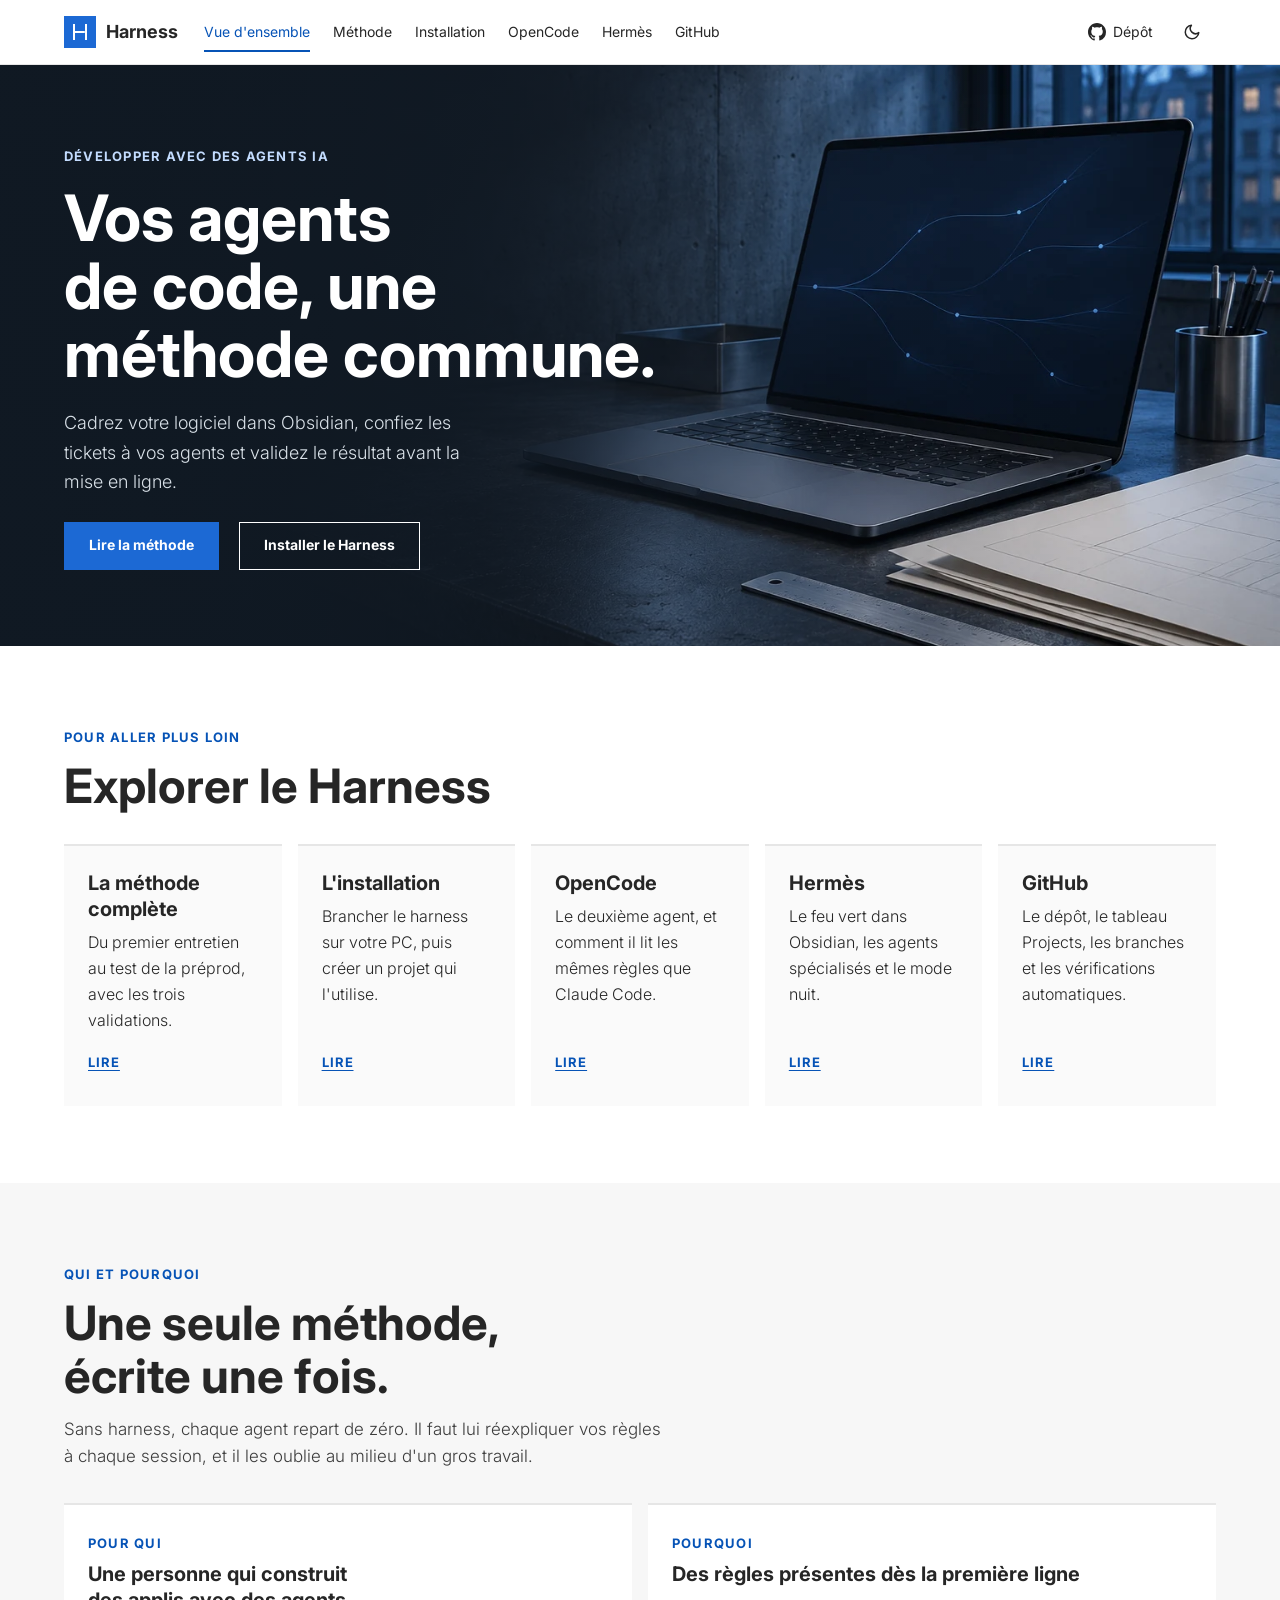
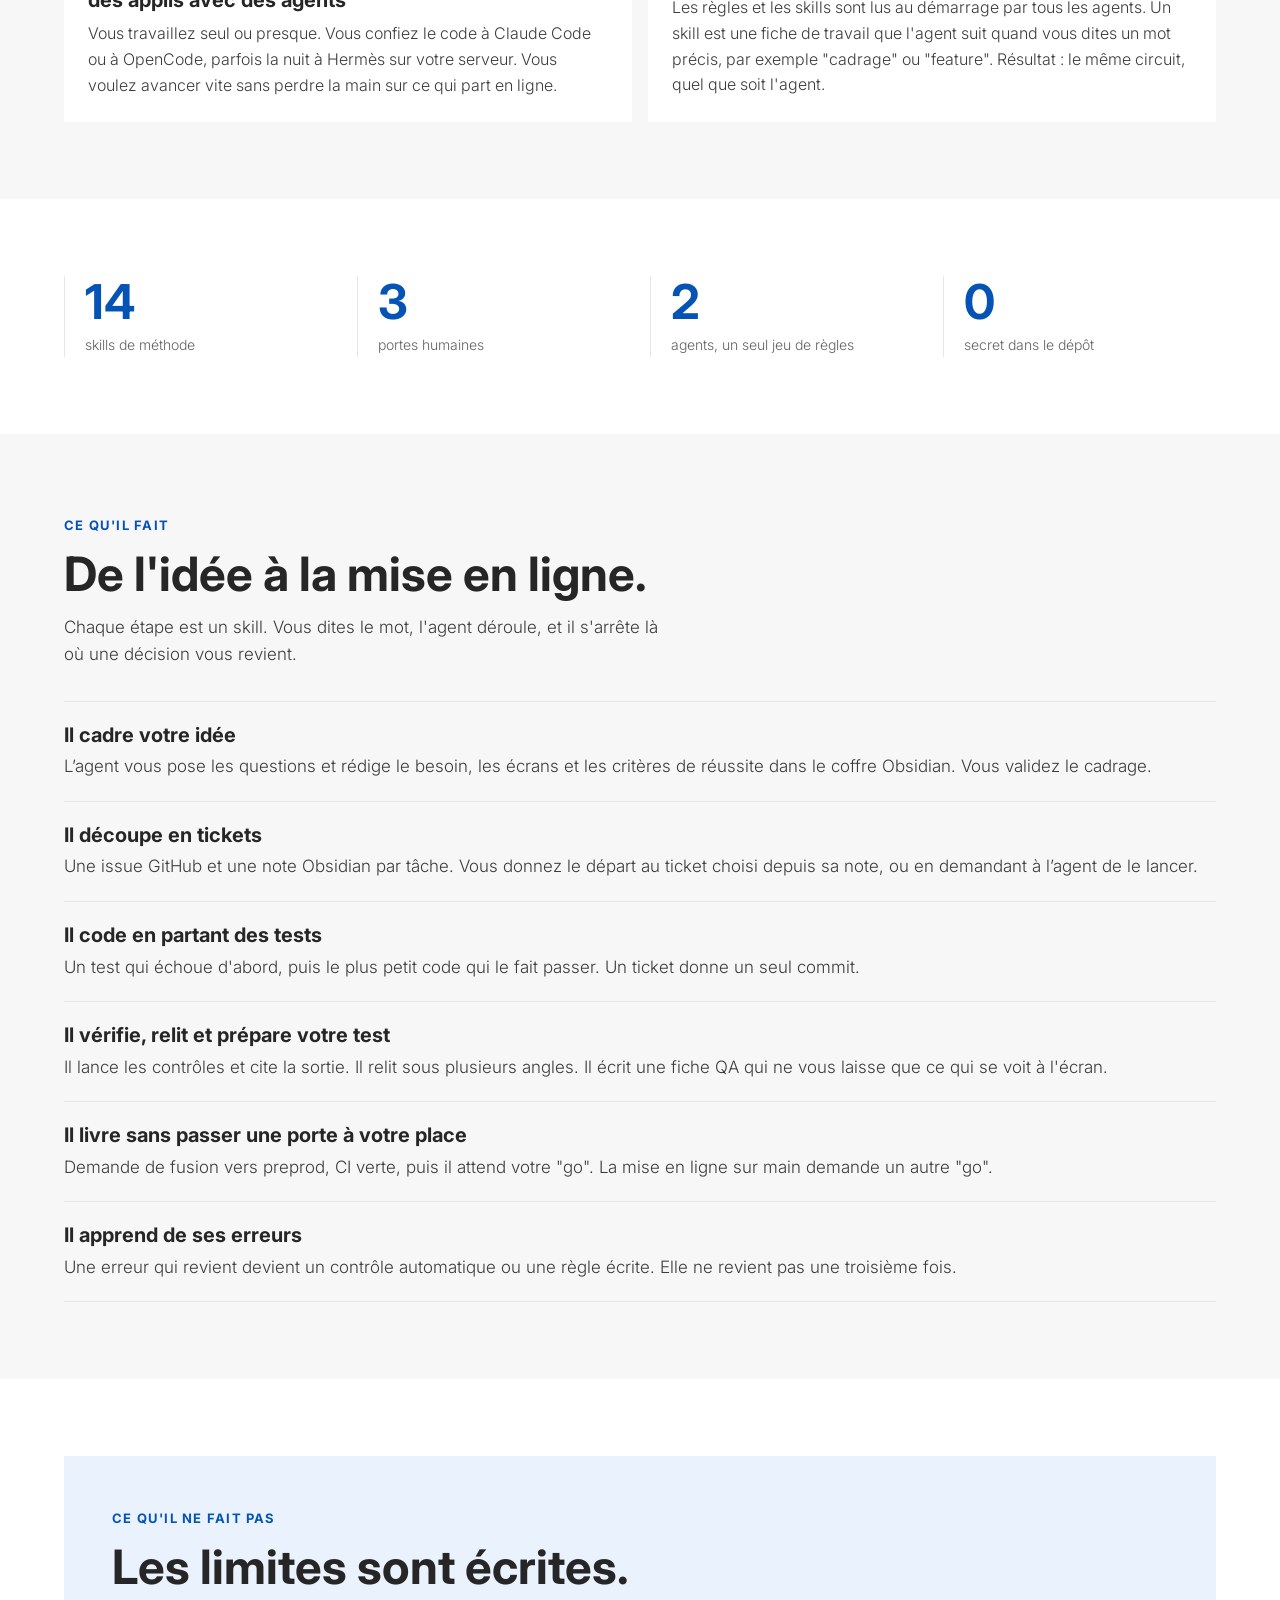
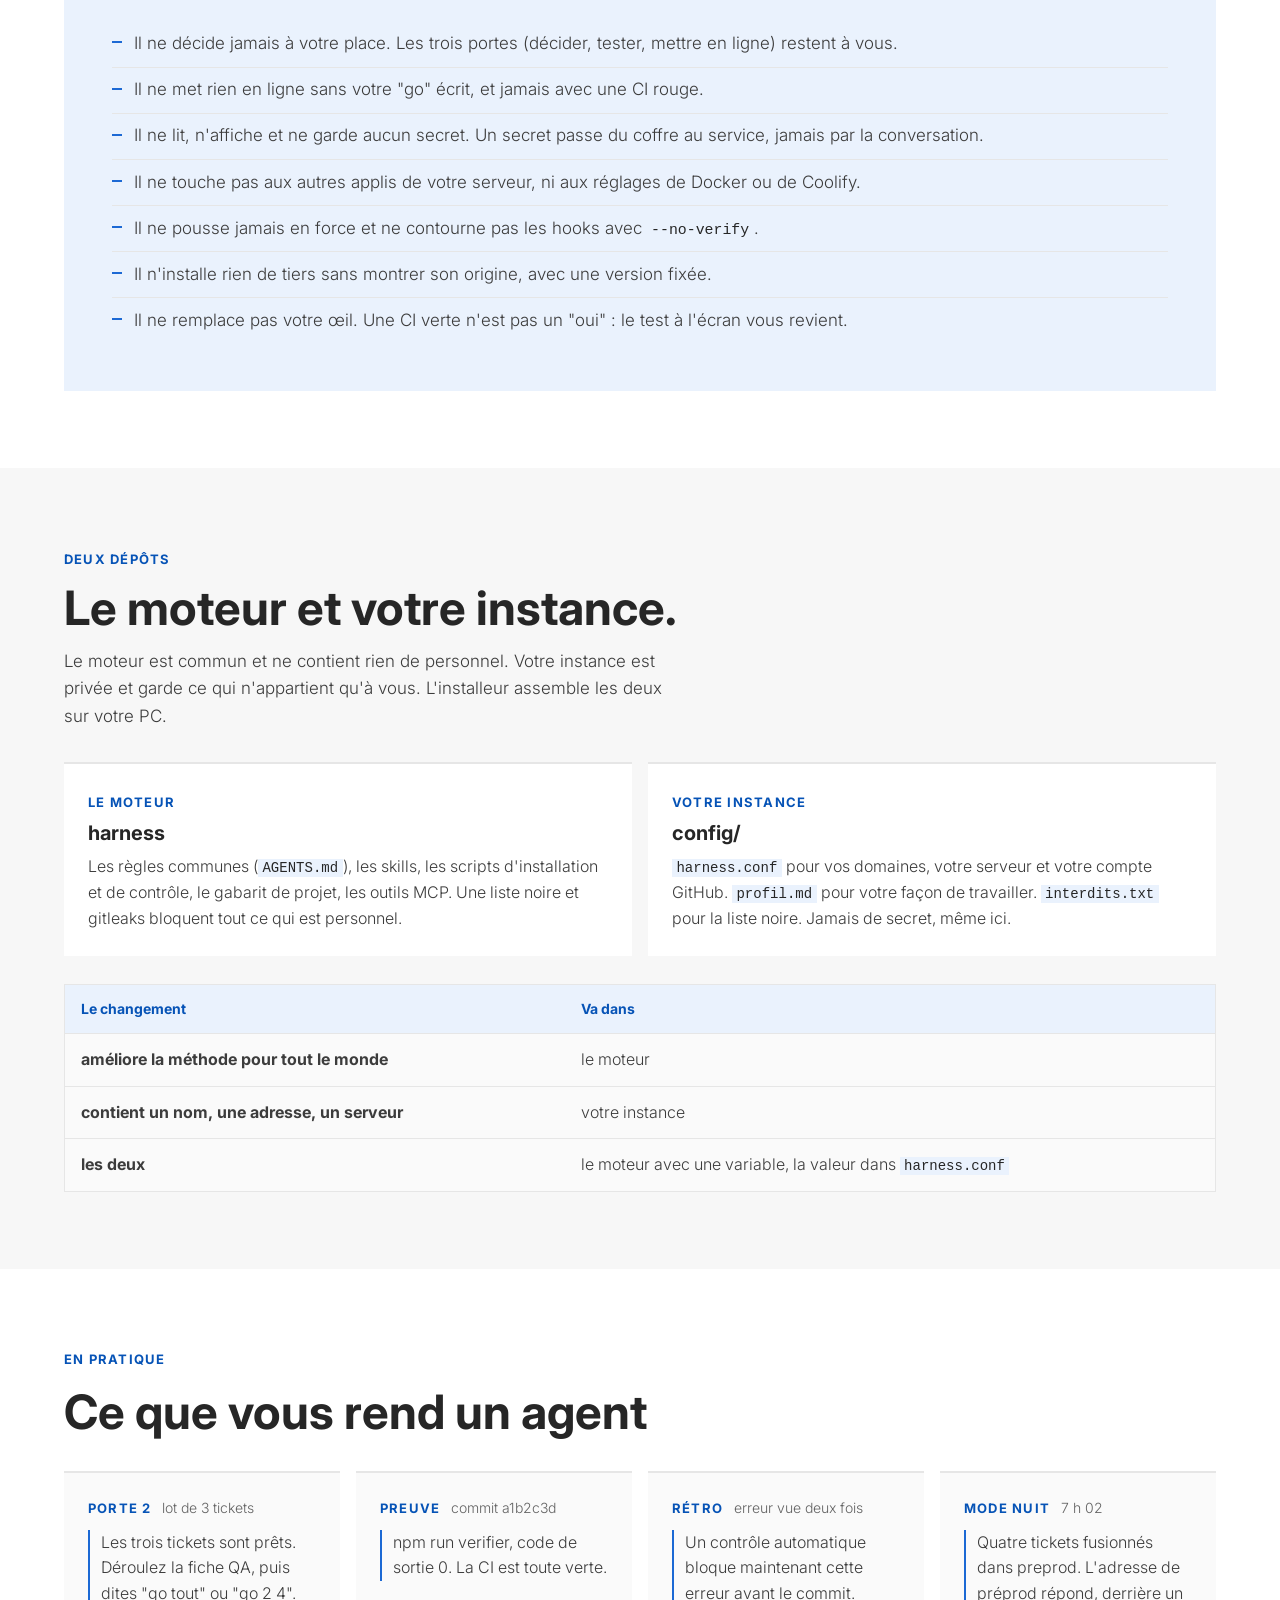
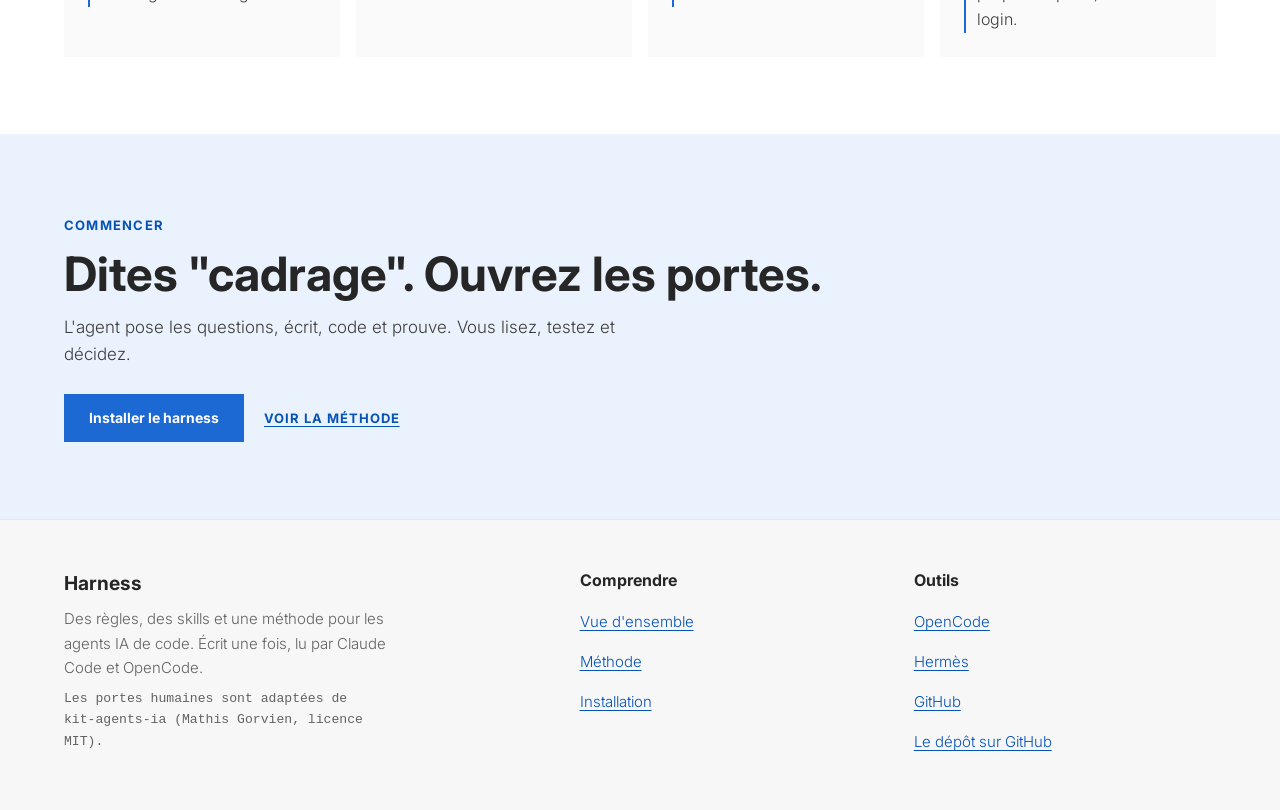
==== commit 4f62b2ab: "Refondre le site Harness et actualiser ses six guides" ====
--- a/site/index.html
+++ b/site/index.html
@@ -5,19 +5,19 @@
 <meta name="viewport" content="width=device-width, initial-scale=1">
 <title>Harness : vue d'ensemble</title>
 <meta name="description" content="Le harness : des règles, des skills et une méthode pour travailler avec des agents IA de code, de l'idée à la mise en ligne.">
-<script>(function (d) { d.classList.add("js"); try { var t = localStorage.getItem("harness-theme"); if (t === "light" || t === "dark") d.setAttribute("data-theme", t); } catch (e) {} })(document.documentElement)</script>
+<script>(function (d) { try { var t = localStorage.getItem("harness-theme"); if (t === "light" || t === "dark") d.setAttribute("data-theme", t); } catch (e) {} })(document.documentElement)</script>
 <link rel="preconnect" href="https://fonts.googleapis.com">
 <link rel="preconnect" href="https://fonts.gstatic.com" crossorigin>
-<link rel="stylesheet" href="https://fonts.googleapis.com/css2?family=DM+Sans:opsz,wght@9..40,400;9..40,500&family=DM+Serif+Display:ital@0;1&family=JetBrains+Mono&display=swap">
+<link rel="stylesheet" href="https://fonts.googleapis.com/css2?family=Inter:wght@300;400;700&amp;display=swap">
 <link rel="stylesheet" href="assets/style.css">
 <script src="assets/site.js" defer></script>
 </head>
 <body>
 <a class="saut" href="#contenu">Aller au contenu</a>
 <nav class="nav" aria-label="Pages du site">
-  <div class="nav-pilule">
-    <a class="nav-logo" href="index.html">Harness<span>.</span></a>
-    <div class="nav-liens">
+  <div class="nav-interieur">
+    <a class="nav-logo" href="index.html"><span class="marque" aria-hidden="true"></span>Harness</a>
+    <div class="nav-liens" id="pages">
       <a href="index.html" aria-current="page">Vue d'ensemble</a>
       <a href="methode.html">Méthode</a>
       <a href="installation.html">Installation</a>
@@ -26,47 +26,42 @@
       <a href="github.html">GitHub</a>
     </div>
     <div class="nav-actions">
+      <button class="nav-menu" type="button" aria-expanded="false" aria-controls="pages" hidden>Menu</button>
       <a class="nav-depot" href="https://github.com/mPelerin/harness" rel="noopener" aria-label="Le dépôt du harness sur GitHub"><svg viewBox="0 0 16 16" aria-hidden="true" fill="currentColor"><path d="M8 0C3.58 0 0 3.58 0 8c0 3.54 2.29 6.53 5.47 7.59.4.07.55-.17.55-.38 0-.19-.01-.82-.01-1.49-2.01.37-2.53-.49-2.69-.94-.09-.23-.48-.94-.82-1.13-.28-.15-.68-.52-.01-.53.63-.01 1.08.58 1.23.82.72 1.21 1.87.87 2.33.66.07-.52.28-.87.51-1.07-1.78-.2-3.64-.89-3.64-3.95 0-.87.31-1.59.82-2.15-.08-.2-.36-1.02.08-2.12 0 0 .67-.21 2.2.82.64-.18 1.32-.27 2-.27.68 0 1.36.09 2 .27 1.53-1.04 2.2-.82 2.2-.82.44 1.1.16 1.92.08 2.12.51.56.82 1.27.82 2.15 0 3.07-1.87 3.75-3.65 3.95.29.25.54.73.54 1.48 0 1.07-.01 1.93-.01 2.2 0 .21.15.46.55.38A8.01 8.01 0 0016 8c0-4.42-3.58-8-8-8z"/></svg><span>Dépôt</span></a>
-      <button class="nav-theme" type="button" aria-label="Changer de mode"><svg class="lune" viewBox="0 0 24 24" aria-hidden="true" fill="none" stroke="currentColor" stroke-width="2" stroke-linecap="round" stroke-linejoin="round"><path d="M21 12.8A9 9 0 1 1 11.2 3a7 7 0 0 0 9.8 9.8z"/></svg><svg class="soleil" viewBox="0 0 24 24" aria-hidden="true" fill="none" stroke="currentColor" stroke-width="2" stroke-linecap="round"><circle cx="12" cy="12" r="4"/><path d="M12 2v2M12 20v2M4.9 4.9l1.4 1.4M17.7 17.7l1.4 1.4M2 12h2M20 12h2M4.9 19.1l1.4-1.4M17.7 6.3l1.4-1.4"/></svg></button>
+      <button class="nav-theme" type="button" hidden aria-label="Changer de mode"><svg class="lune" viewBox="0 0 24 24" aria-hidden="true" fill="none" stroke="currentColor" stroke-width="2" stroke-linecap="round" stroke-linejoin="round"><path d="M21 12.8A9 9 0 1 1 11.2 3a7 7 0 0 0 9.8 9.8z"/></svg><svg class="soleil" viewBox="0 0 24 24" aria-hidden="true" fill="none" stroke="currentColor" stroke-width="2" stroke-linecap="round"><circle cx="12" cy="12" r="4"/><path d="M12 2v2M12 20v2M4.9 4.9l1.4 1.4M17.7 17.7l1.4 1.4M2 12h2M20 12h2M4.9 19.1l1.4-1.4M17.7 6.3l1.4-1.4"/></svg></button>
     </div>
   </div>
 </nav>
 
-<main id="contenu">
-  <header class="hero">
-    <div class="conteneur hero-centre" data-decale="0.1">
-      <span class="etiquette apparait">Vue d'ensemble</span>
-      <h1 class="apparait">Vos agents de code, <em>tenus</em> par une méthode.</h1>
-      <p class="hero-texte apparait">Le harness est une boîte à outils pour travailler avec des agents IA qui écrivent du code. Il leur donne les mêmes règles, la même méthode et les mêmes garde-fous, de l'idée jusqu'à la mise en ligne. Vous gardez les décisions. Eux font le travail, et prouvent ce qu'ils disent.</p>
-      <div class="boutons apparait">
+<main id="contenu" tabindex="-1">
+  <header class="hero hero-photo">
+    <img class="hero-image" src="assets/atelier-harness.webp" width="1536" height="1024" alt="" fetchpriority="high">
+    <div class="conteneur hero-contenu">
+      <p class="etiquette">Développer avec des agents IA</p>
+      <h1>Vos agents de code, une méthode commune.</h1>
+      <p class="hero-texte">Cadrez votre logiciel dans Obsidian, confiez les tickets à vos agents et validez le résultat avant la mise en ligne.</p>
+      <div class="boutons">
         <a class="bouton" href="methode.html">Lire la méthode</a>
-        <a class="lien-fleche" href="installation.html">Installer le harness</a>
-      </div>
-      <div class="ligne-degrade apparait"></div>
-      <div class="pile apparait" aria-label="Exemples de messages d'un agent">
-        <article class="carte">
-          <div class="meta"><span class="etiquette">Porte 2</span><span>lot de 3 tickets</span></div>
-          <p>Les trois tickets sont prêts. Déroulez la fiche QA, puis dites "go tout" ou "go 2 4".</p>
-          <span class="pastille">exemple</span>
-        </article>
-        <article class="carte">
-          <div class="meta"><span class="etiquette">Preuve</span><span>commit a1b2c3d</span></div>
-          <p>npm run verifier, code de sortie 0. La CI est toute verte.</p>
-          <span class="pastille">exemple</span>
-        </article>
-        <article class="carte">
-          <div class="meta"><span class="etiquette">Rétro</span><span>erreur vue deux fois</span></div>
-          <p>Un contrôle automatique bloque maintenant cette erreur avant le commit.</p>
-          <span class="pastille">exemple</span>
-        </article>
-        <article class="carte">
-          <div class="meta"><span class="etiquette">Mode nuit</span><span>7 h 02</span></div>
-          <p>Quatre tickets fusionnés dans preprod. L'adresse de préprod répond, derrière un login.</p>
-          <span class="pastille">exemple</span>
-        </article>
+        <a class="bouton bouton-secondaire" href="installation.html">Installer le Harness</a>
       </div>
     </div>
   </header>
+
+  <section>
+    <div class="conteneur">
+      <div class="titre-section">
+        <span class="etiquette apparait">Pour aller plus loin</span>
+        <h2><span>Explorer le Harness</span></h2>
+      </div>
+      <div class="grille g3 grille-guides" data-decale="0.08">
+        <a class="carte carte-lien apparait" href="methode.html"><h3>La méthode complète</h3><p>Du premier entretien au test de la préprod, avec les trois validations.</p><span class="lien-fleche">Lire</span></a>
+        <a class="carte carte-lien apparait" href="installation.html"><h3>L'installation</h3><p>Brancher le harness sur votre PC, puis créer un projet qui l'utilise.</p><span class="lien-fleche">Lire</span></a>
+        <a class="carte carte-lien apparait" href="opencode.html"><h3>OpenCode</h3><p>Le deuxième agent, et comment il lit les mêmes règles que Claude Code.</p><span class="lien-fleche">Lire</span></a>
+        <a class="carte carte-lien apparait" href="hermes.html"><h3>Hermès</h3><p>Le feu vert dans Obsidian, les agents spécialisés et le mode nuit.</p><span class="lien-fleche">Lire</span></a>
+        <a class="carte carte-lien apparait" href="github.html"><h3>GitHub</h3><p>Le dépôt, le tableau Projects, les branches et les vérifications automatiques.</p><span class="lien-fleche">Lire</span></a>
+      </div>
+    </div>
+  </section>
 
   <section>
     <div class="conteneur">
@@ -93,9 +88,9 @@
   <section>
     <div class="conteneur">
       <div class="chiffres" data-decale="0.1">
-        <div class="chiffre apparait"><b data-compte="13">13</b><span>skills de méthode</span></div>
-        <div class="chiffre apparait"><b data-compte="3">3</b><span>portes humaines</span></div>
-        <div class="chiffre apparait"><b data-compte="2">2</b><span>agents, un seul jeu de règles</span></div>
+        <div class="chiffre apparait"><b>14</b><span>skills de méthode</span></div>
+        <div class="chiffre apparait"><b>3</b><span>portes humaines</span></div>
+        <div class="chiffre apparait"><b>2</b><span>agents, un seul jeu de règles</span></div>
         <div class="chiffre apparait"><b>0</b><span>secret dans le dépôt</span></div>
       </div>
     </div>
@@ -109,8 +104,8 @@
         <p class="sous-titre apparait">Chaque étape est un skill. Vous dites le mot, l'agent déroule, et il s'arrête là où une décision vous revient.</p>
       </div>
       <ol class="numerotee" data-decale="0.06">
-        <li class="apparait"><div><h3>Il cadre votre idée</h3><p>Une question à la fois, puis un PRD (la description du produit), les écrans et les user stories. Rien n'est codé avant votre "go".</p></div></li>
-        <li class="apparait"><div><h3>Il découpe en tickets</h3><p>Des tickets GitHub fins, qui traversent toute l'appli, avec ce qui est hors périmètre et les prérequis à régler avant de coder.</p></div></li>
+        <li class="apparait"><div><h3>Il cadre votre idée</h3><p>L’agent vous pose les questions et rédige le besoin, les écrans et les critères de réussite dans le coffre Obsidian. Vous validez le cadrage.</p></div></li>
+        <li class="apparait"><div><h3>Il découpe en tickets</h3><p>Une issue GitHub et une note Obsidian par tâche. Vous donnez le départ au ticket choisi depuis sa note, ou en demandant à l’agent de le lancer.</p></div></li>
         <li class="apparait"><div><h3>Il code en partant des tests</h3><p>Un test qui échoue d'abord, puis le plus petit code qui le fait passer. Un ticket donne un seul commit.</p></div></li>
         <li class="apparait"><div><h3>Il vérifie, relit et prépare votre test</h3><p>Il lance les contrôles et cite la sortie. Il relit sous plusieurs angles. Il écrit une fiche QA qui ne vous laisse que ce qui se voit à l'écran.</p></div></li>
         <li class="apparait"><div><h3>Il livre sans passer une porte à votre place</h3><p>Demande de fusion vers preprod, CI verte, puis il attend votre "go". La mise en ligne sur main demande un autre "go".</p></div></li>
@@ -172,15 +167,26 @@
   <section>
     <div class="conteneur">
       <div class="titre-section">
-        <span class="etiquette apparait">Pour aller plus loin</span>
-        <h2 class="masque"><span>Cinq pages, un sujet chacune.</span></h2>
-      </div>
-      <div class="grille g3" data-decale="0.08">
-        <a class="carte carte-lien apparait" href="methode.html"><span class="pastille">01</span><h3>La méthode complète</h3><p>Les skills dans l'ordre, les trois portes, et tout ce qui rend le travail plus propre.</p><span class="lien-fleche">Lire</span></a>
-        <a class="carte carte-lien apparait" href="installation.html"><span class="pastille">02</span><h3>L'installation</h3><p>Brancher le harness sur votre PC, puis créer un projet qui l'utilise.</p><span class="lien-fleche">Lire</span></a>
-        <a class="carte carte-lien apparait" href="opencode.html"><span class="pastille">03</span><h3>OpenCode</h3><p>Le deuxième agent, et comment il lit les mêmes règles que Claude Code.</p><span class="lien-fleche">Lire</span></a>
-        <a class="carte carte-lien apparait" href="hermes.html"><span class="pastille">04</span><h3>Hermès</h3><p>L'orchestrateur du serveur : il répartit le travail la nuit, sans jamais coder.</p><span class="lien-fleche">Lire</span></a>
-        <a class="carte carte-lien apparait" href="github.html"><span class="pastille">05</span><h3>GitHub</h3><p>Branches, tickets, demandes de fusion, CI et garde-fous avant chaque push.</p><span class="lien-fleche">Lire</span></a>
+        <p class="etiquette">En pratique</p>
+        <h2>Ce que vous rend un agent</h2>
+      </div>
+      <div class="grille g4 exemples" aria-label="Exemples de messages d'un agent">
+        <article class="carte">
+          <div class="meta"><span class="etiquette">Porte 2</span><span>lot de 3 tickets</span></div>
+          <p>Les trois tickets sont prêts. Déroulez la fiche QA, puis dites "go tout" ou "go 2 4".</p>
+        </article>
+        <article class="carte">
+          <div class="meta"><span class="etiquette">Preuve</span><span>commit a1b2c3d</span></div>
+          <p>npm run verifier, code de sortie 0. La CI est toute verte.</p>
+        </article>
+        <article class="carte">
+          <div class="meta"><span class="etiquette">Rétro</span><span>erreur vue deux fois</span></div>
+          <p>Un contrôle automatique bloque maintenant cette erreur avant le commit.</p>
+        </article>
+        <article class="carte">
+          <div class="meta"><span class="etiquette">Mode nuit</span><span>7 h 02</span></div>
+          <p>Quatre tickets fusionnés dans preprod. L'adresse de préprod répond, derrière un login.</p>
+        </article>
       </div>
     </div>
   </section>
@@ -201,7 +207,7 @@
 <footer class="pied">
   <div class="conteneur pied-grille">
     <div>
-      <b>Harness<span style="color:var(--accent)">.</span></b>
+      <b>Harness</b>
       <p>Des règles, des skills et une méthode pour les agents IA de code. Écrit une fois, lu par Claude Code et OpenCode.</p>
       <p class="mono">Les portes humaines sont adaptées de kit-agents-ia (Mathis Gorvien, licence MIT).</p>
     </div>
--- a/site/assets/style.css
+++ b/site/assets/style.css
@@ -1,342 +1,321 @@
-/* Site du harness. Style suivi : site/DESIGN.md (carnet papier, un seul accent ocre, apparitions floues puis nettes). */
-
 :root {
-  --radius: 10px;
-  --background: #f4f3ee;
-  --foreground: #1f1c18;
-  --card: #fefdfc;
-  --primary: #1f1c18;
-  --primary-foreground: #f4f3ee;
-  --primary-hover: #2d2a27;
-  --muted: #e8e6e1;
-  --muted-foreground: #625f5b;
-  --accent: #bc8b4c;
-  --accent-hover: #a87a3b;
-  --accent-light: #e7d7be;
-  --accent-subtle: #f3ede3;
-  --border: #d9d7d2;
-  --success: #668667;
-  --sombre-fond: #13110d;
-  --sombre-texte: #e8e6e1;
-  --sombre-gris: #7f7c77;
-  --sombre-bord: #302d29;
-  --shadow-float: 0 1px 2px rgba(0,0,0,.02), 0 4px 8px rgba(0,0,0,.03), 0 16px 32px rgba(0,0,0,.05), 0 48px 96px rgba(0,0,0,.07);
-  --shadow-sm: 0 1px 3px rgba(0,0,0,.1), 0 1px 2px -1px rgba(0,0,0,.1);
+  color-scheme: light dark;
+  --canvas: light-dark(#fff, #171d24);
+  --surface: light-dark(#f7f7f7, #202832);
+  --card: light-dark(#fafafa, #242d38);
+  --ink: light-dark(#262626, #f6f8fa);
+  --body: light-dark(#3c3c3c, #d9e1e8);
+  --muted: light-dark(#626262, #bdc8d4);
+  --rule: light-dark(#e6e6e6, #414d5a);
+  --navy: #1a2129;
+  --navy-deep: #101923;
+  --on-dark: #fff;
+  --on-dark-soft: #d9e1e8;
+  --accent: #1c69d4;
+  --accent-active: #0653b6;
+  --link: light-dark(#0653b6, #a8ccff);
+  --tint: light-dark(#eaf2fd, #233b59);
+  --success: light-dark(#17613d, #b6edce);
+  --success-tint: light-dark(#e8f4ec, #213c30);
+  --warning: light-dark(#805300, #ffdf9a);
+  --warning-tint: light-dark(#fbf0d6, #45371f);
+  --gutter: clamp(1.25rem, 5vw, 4rem);
+  --section: clamp(3rem, 6vw, 5rem);
   --ease: cubic-bezier(.22, 1, .36, 1);
-  --serif: "DM Serif Display", Georgia, "Times New Roman", serif;
-  --sans: "DM Sans", system-ui, -apple-system, "Segoe UI", sans-serif;
-  --mono: "JetBrains Mono", ui-monospace, "SFMono-Regular", Menlo, monospace;
-  color-scheme: light;
-}
-
-/* Mode sombre : suit le système, sauf si le visiteur a choisi avec le bouton (data-theme sur html). */
-@media (prefers-color-scheme: dark) {
-  :root:not([data-theme="light"]) {
-    --background: #13110d;
-    --foreground: #e8e6e1;
-    --card: #1a1714;
-    --primary: #e8e6e1;
-    --primary-foreground: #13110d;
-    --primary-hover: #d3d1cb;
-    --muted: #26231f;
-    --muted-foreground: #a09c96;
-    --accent: #c99858;
-    --accent-hover: #dcab6d;
-    --accent-light: #3e3323;
-    --accent-subtle: #231e17;
-    --border: #302d29;
-    /* Le bloc sombre s'inverse : il reste le seul contraste fort de la page. */
-    --sombre-fond: #e8e6e1;
-    --sombre-texte: #13110d;
-    --sombre-gris: #625f5b;
-    --sombre-bord: #d9d7d2;
-    --shadow-float: 0 1px 2px rgba(0,0,0,.2), 0 16px 32px rgba(0,0,0,.3);
-    color-scheme: dark;
-  }
-}
-:root[data-theme="dark"] {
-  --background: #13110d;
-  --foreground: #e8e6e1;
-  --card: #1a1714;
-  --primary: #e8e6e1;
-  --primary-foreground: #13110d;
-  --primary-hover: #d3d1cb;
-  --muted: #26231f;
-  --muted-foreground: #a09c96;
-  --accent: #c99858;
-  --accent-hover: #dcab6d;
-  --accent-light: #3e3323;
-  --accent-subtle: #231e17;
-  --border: #302d29;
-  --sombre-fond: #e8e6e1;
-  --sombre-texte: #13110d;
-  --sombre-gris: #625f5b;
-  --sombre-bord: #d9d7d2;
-  --shadow-float: 0 1px 2px rgba(0,0,0,.2), 0 16px 32px rgba(0,0,0,.3);
-  color-scheme: dark;
-}
+  --sans: Inter, system-ui, -apple-system, "Segoe UI", sans-serif;
+  --mono: ui-monospace, "Cascadia Code", Menlo, monospace;
+}
+:root[data-theme="light"] { color-scheme: light; }
+:root[data-theme="dark"] { color-scheme: dark; }
 
 *, *::before, *::after { box-sizing: border-box; }
-html { -webkit-text-size-adjust: 100%; scroll-behavior: smooth; }
+html { scroll-padding-top: 5.5rem; }
 body {
   margin: 0;
-  background: var(--background);
-  color: var(--foreground);
-  font-family: var(--sans);
-  font-size: 18px;
-  line-height: 1.625;
-  overflow-x: hidden;
+  background: var(--canvas);
+  color: var(--body);
+  font: 300 1.0625rem/1.62 var(--sans);
 }
 img, svg { max-width: 100%; }
-a { color: inherit; }
-::selection { background: var(--accent-light); }
-:focus-visible { outline: 2px solid var(--accent); outline-offset: 3px; border-radius: 4px; }
-
-.saut { position: absolute; left: -9999px; }
-.saut:focus { left: 16px; top: 16px; z-index: 100; background: var(--card); padding: 8px 14px; border-radius: var(--radius); }
-
-.conteneur { max-width: 1024px; margin: 0 auto; padding: 0 40px; }
-@media (max-width: 640px) { .conteneur { padding: 0 16px; } body { font-size: 17px; } }
-
-/* Navigation en pilule flottante */
-.nav {
-  position: fixed; inset: 16px 0 auto 0; z-index: 50;
-  display: flex; justify-content: center; padding: 0 16px;
-  transition: inset .3s var(--ease);
-}
-.nav.serree { inset: 8px 0 auto 0; }
-.nav-pilule {
-  display: flex; align-items: center; gap: 4px; max-width: 100%;
-  padding: 6px 8px; border-radius: 9999px;
-  border: 1px solid color-mix(in srgb, var(--border) 60%, transparent);
-  background: color-mix(in srgb, var(--background) 88%, transparent);
-  backdrop-filter: blur(24px); -webkit-backdrop-filter: blur(24px);
-  box-shadow: var(--shadow-sm);
+a { color: var(--link); }
+button { font-family: inherit; cursor: pointer; }
+[hidden] { display: none !important; }
+:focus-visible { outline: 3px solid var(--link); outline-offset: 3px; }
+::selection { background: var(--tint); color: var(--ink); }
+
+.saut { position: fixed; top: .5rem; left: .5rem; z-index: 6; transform: translateY(-160%); }
+.saut:focus { transform: none; background: var(--canvas); padding: .75rem 1rem; }
+.conteneur { width: min(82rem, 100% - 2 * var(--gutter)); margin-inline: auto; }
+
+.nav { position: sticky; top: 0; z-index: 5; background: var(--canvas); border-bottom: 1px solid var(--rule); }
+.nav-interieur {
+  width: min(82rem, 100% - 2 * var(--gutter));
+  margin-inline: auto;
+  min-height: 4rem;
+  display: flex;
+  align-items: center;
+  gap: clamp(.75rem, 2vw, 2rem);
 }
 .nav-logo {
-  font-family: var(--serif); font-size: 20px; letter-spacing: -.03em;
-  text-decoration: none; padding: 2px 12px 2px 10px; white-space: nowrap;
-}
-.nav-logo span { color: var(--accent); }
-.nav-liens { display: flex; gap: 2px; overflow-x: auto; scrollbar-width: none; flex: 1 1 auto; min-width: 0; }
-.nav-actions { display: flex; align-items: center; gap: 2px; flex-shrink: 0; margin-left: 4px; padding-left: 6px; border-left: 1px solid var(--border); }
-.nav-depot, .nav-theme {
-  display: inline-flex; align-items: center; justify-content: center; gap: 6px; height: 32px; padding: 0 12px;
-  border: 0; border-radius: 9999px; background: none; color: var(--foreground);
-  font: 500 14px var(--sans); text-decoration: none; cursor: pointer; white-space: nowrap;
-  transition: background .2s, color .2s, transform .2s var(--ease);
-}
-.nav-theme { width: 32px; padding: 0; }
-.nav-depot:hover, .nav-theme:hover { background: var(--muted); }
-.nav-depot:active, .nav-theme:active { transform: scale(.94); }
-.nav-depot svg, .nav-theme svg { width: 16px; height: 16px; flex-shrink: 0; }
+  display: inline-flex;
+  align-items: center;
+  flex: none;
+  gap: .65rem;
+  color: var(--ink);
+  font-size: 1.125rem;
+  font-weight: 700;
+  text-decoration: none;
+}
+.marque { display: grid; place-items: center; width: 2rem; height: 2rem; background: var(--accent); color: var(--on-dark); }
+.marque::before {
+  content: "";
+  width: .85rem;
+  height: .95rem;
+  border-inline: 2px solid currentColor;
+  background: linear-gradient(currentColor, currentColor) center / 100% 2px no-repeat;
+}
+.nav-liens { display: flex; flex-wrap: wrap; gap: 0 clamp(.65rem, 1.8vw, 1.75rem); }
+.nav-liens a, .nav-depot, .nav-theme, .nav-menu {
+  display: inline-flex;
+  align-items: center;
+  min-height: 3rem;
+  color: var(--ink);
+  font-size: .875rem;
+  font-weight: 400;
+  text-decoration: none;
+}
+.nav-liens a { position: relative; }
+.nav-liens a:hover, .nav-liens a[aria-current="page"] { color: var(--link); }
+.nav-liens a[aria-current="page"]::after {
+  position: absolute;
+  right: 0;
+  bottom: .25rem;
+  left: 0;
+  height: 2px;
+  background: currentColor;
+  content: "";
+}
+.nav-actions { margin-left: auto; display: flex; align-items: center; flex: none; gap: .35rem; }
+.nav-depot, .nav-theme, .nav-menu {
+  justify-content: center;
+  min-width: 3rem;
+  padding: 0 .6rem;
+  gap: .45rem;
+  border: 0;
+  background: transparent;
+}
+.nav-depot:hover, .nav-theme:hover, .nav-menu:hover { background: var(--surface); }
+.nav-depot svg, .nav-theme svg { width: 1.125rem; height: 1.125rem; flex: none; }
 .nav-theme .soleil, .nav-theme[data-mode="sombre"] .lune { display: none; }
 .nav-theme[data-mode="sombre"] .soleil { display: block; }
-@media (max-width: 640px) { .nav-depot span { display: none; } .nav-depot { width: 32px; padding: 0; } }
-body { transition: background-color .3s, color .3s; }
-.nav-liens::-webkit-scrollbar { display: none; }
-.nav-liens a {
-  font-size: 14px; color: var(--muted-foreground); text-decoration: none;
-  padding: 6px 12px; border-radius: 9999px; white-space: nowrap;
-  transition: color .2s, background .2s;
-}
-.nav-liens a:hover { color: var(--foreground); }
-.nav-liens a[aria-current="page"] { color: var(--primary-foreground); background: var(--primary); }
-@media (max-width: 640px) { .nav-logo { display: none; } }
-
-/* Hero */
-.hero { position: relative; padding: 168px 0 96px; }
-.hero::before {
-  content: ""; position: absolute; inset: 0; z-index: -1; opacity: .07;
-  background: radial-gradient(circle, var(--foreground) 1px, transparent 1px) 0 0 / 24px 24px;
-  -webkit-mask-image: linear-gradient(to bottom, transparent, #000 30%, #000 70%, transparent);
-  mask-image: linear-gradient(to bottom, transparent, #000 30%, #000 70%, transparent);
-}
-.hero-centre { text-align: center; }
-.etiquette {
-  display: inline-block; font-family: var(--mono); font-size: 12px;
-  letter-spacing: .1em; text-transform: uppercase; color: var(--accent);
-}
-h1, h2, h3 { font-family: var(--serif); font-weight: 400; margin: 0; }
-h1 { font-size: clamp(48px, 9vw, 112px); letter-spacing: -.05em; line-height: 1; margin-top: 16px; }
-h1 em, h2 em { font-style: italic; color: var(--accent); }
-.hero-texte { max-width: 600px; color: var(--muted-foreground); margin: 28px 0 0; }
-.hero-centre .hero-texte { margin-left: auto; margin-right: auto; }
-.ligne-degrade { height: 1px; margin-top: 56px; background: linear-gradient(to right, transparent, var(--border), transparent); }
-
-.boutons { display: flex; flex-wrap: wrap; gap: 12px 24px; align-items: center; margin-top: 32px; }
-.hero-centre .boutons { justify-content: center; }
+.nav-menu { font-weight: 700; }
+
+h1, h2, h3, h4 { color: var(--ink); font-weight: 700; text-wrap: balance; margin: 0; }
+h1 { font-size: clamp(2.5rem, 5.25vw, 4rem); line-height: 1.06; }
+h2 { font-size: clamp(2rem, 3.7vw, 3rem); line-height: 1.12; }
+h3 { font-size: 1.25rem; line-height: 1.3; }
+h1 em, h2 em { font-style: normal; }
+p { margin: 0 0 1rem; }
+.hero {
+  position: relative;
+  isolation: isolate;
+  padding-block: var(--section);
+  background: var(--navy);
+  color: var(--on-dark);
+}
+.hero h1, .hero .etiquette { color: var(--on-dark); }
+.hero h1 { max-width: 22ch; margin-top: .7rem; }
+.hero .etiquette { color: #c3dcff; }
+.hero-texte { color: var(--on-dark-soft); max-width: 54ch; font-size: 1.125rem; margin: 1.3rem 0 0; }
+.hero code { background: transparent; color: inherit; }
+.hero a:focus-visible { outline-color: var(--on-dark); }
+.hero-photo { min-height: clamp(30rem, 42vw, 38rem); display: grid; align-items: center; padding-block: var(--section); }
+.hero-photo h1 { max-width: 16ch; }
+.hero-photo .hero-texte { max-width: 39ch; }
+.hero-image { position: absolute; z-index: -2; inset: 0; width: 100%; height: 100%; object-fit: cover; object-position: right 53%; }
+.hero-photo::after {
+  position: absolute;
+  inset: 0;
+  z-index: -1;
+  content: "";
+  background: linear-gradient(90deg, #101923f5 0%, #101923d9 35%, #10192328 68%, transparent 85%);
+}
+
+.etiquette, .pastille {
+  display: inline-block;
+  color: var(--link);
+  font: 700 .8125rem/1.4 var(--sans);
+  letter-spacing: .095em;
+  text-transform: uppercase;
+}
+p.etiquette { margin-bottom: .5rem; }
+.pastille { margin-bottom: .55rem; }
+.boutons { display: flex; flex-wrap: wrap; align-items: center; gap: .75rem 1.25rem; margin-top: 1.6rem; }
 .bouton {
-  display: inline-block; font-weight: 500; font-size: 16px; text-decoration: none;
-  padding: 12px 28px; border-radius: var(--radius);
-  background: var(--primary); color: var(--primary-foreground);
-  transition: all .2s var(--ease);
-}
-.bouton:hover { background: var(--primary-hover); }
-.bouton:active, .lien-fleche:active { transform: scale(.97); }
-.bouton-accent { background: var(--accent); color: #fff; }
-.bouton-accent:hover { background: var(--accent-hover); }
-.lien-fleche { font-size: 16px; font-weight: 500; text-decoration: none; display: inline-block; transition: color .2s; }
-.lien-fleche::after { content: " \203A"; color: var(--accent); }
-.lien-fleche:hover { color: var(--accent); }
-
-/* Sections */
-section { padding: 96px 0; }
-@media (max-width: 640px) { section { padding: 64px 0; } .hero { padding: 128px 0 64px; } }
-.titre-section { max-width: 720px; margin-bottom: 48px; }
-h2 { font-size: clamp(36px, 6vw, 60px); letter-spacing: -.05em; line-height: 1; margin-top: 12px; }
-.sous-titre { color: var(--muted-foreground); max-width: 560px; margin: 20px 0 0; }
-h3 { font-size: 24px; letter-spacing: -.025em; line-height: 1.3; }
-p { margin: 0 0 16px; }
-.gris { color: var(--muted-foreground); }
-.separateur { border: 0; border-top: 1px solid var(--border); margin: 0; }
-code, .mono { font-family: var(--mono); font-size: .82em; }
-code { background: var(--accent-subtle); padding: 1px 6px; border-radius: 4px; }
+  display: inline-flex;
+  min-height: 3rem;
+  align-items: center;
+  justify-content: center;
+  padding: .65rem 1.5rem;
+  border: 1px solid transparent;
+  color: var(--on-dark);
+  background: var(--accent);
+  font-size: .875rem;
+  font-weight: 700;
+  line-height: 1.3;
+  text-align: center;
+  text-decoration: none;
+}
+.bouton:hover, .bouton:active { background: var(--accent-active); }
+.bouton-secondaire { background: transparent; border-color: var(--on-dark); }
+.bouton-secondaire:hover { background: #ffffff18; }
+.lien-fleche {
+  display: inline-flex;
+  align-items: center;
+  min-height: 3rem;
+  color: var(--link);
+  font-size: .8125rem;
+  font-weight: 700;
+  text-decoration: underline;
+  text-transform: uppercase;
+  text-underline-offset: .25em;
+  letter-spacing: .075em;
+}
+.lien-fleche:hover { text-decoration-thickness: 2px; }
+
+section { padding-block: var(--section); }
+main > section:nth-of-type(even), .pied { background: var(--surface); }
+.titre-section { max-width: 46rem; margin-bottom: 2rem; }
+.titre-section h2 { margin-top: .55rem; }
+.sous-titre { max-width: 60ch; margin: .85rem 0 0; color: var(--body); }
+.sous-titre + .grille { margin-top: 1.45rem; }
+.gris { color: var(--muted); }
+.separateur { border: 0; border-top: 1px solid var(--rule); margin: 0; }
+code, .mono { font-family: var(--mono); font-size: .875em; }
+code { overflow-wrap: anywhere; padding: .06rem .28rem; background: var(--tint); color: var(--ink); }
 pre {
-  font-family: var(--mono); font-size: 14px; line-height: 1.6;
-  background: var(--card); border: 1px solid var(--border); border-radius: 14px;
-  padding: 18px 20px; overflow-x: auto; margin: 0 0 16px;
+  overflow-x: auto;
+  padding: 1rem 1.25rem;
+  margin: 0 0 1rem;
+  border: 1px solid var(--rule);
+  background: var(--card);
+  font: .875rem/1.55 var(--mono);
 }
 pre code { background: none; padding: 0; font-size: inherit; }
-
-/* Révélation de titre par masque */
-.masque { display: block; overflow: hidden; padding-bottom: .25em; margin-bottom: -.25em; }
-.masque > span { display: block; }
-
-/* Grilles et cartes */
-.grille { display: grid; gap: 20px; }
+.masque, .masque > span { display: block; }
+
+.grille { display: grid; gap: 1rem; }
 .g2 { grid-template-columns: repeat(2, minmax(0, 1fr)); }
 .g3 { grid-template-columns: repeat(3, minmax(0, 1fr)); }
-@media (max-width: 860px) { .g3 { grid-template-columns: repeat(2, minmax(0, 1fr)); } }
-@media (max-width: 640px) { .g2, .g3 { grid-template-columns: minmax(0, 1fr); } }
+.g4 { grid-template-columns: repeat(4, minmax(0, 1fr)); }
+@media (min-width: 73rem) {
+  .grille-guides { grid-template-columns: repeat(5, minmax(0, 1fr)); }
+}
 .carte {
-  background: var(--card); border: 1px solid var(--border); border-radius: 14px;
-  padding: 24px; box-shadow: var(--shadow-float);
-}
-.carte h3 { margin: 10px 0 8px; }
-.carte p { color: var(--muted-foreground); font-size: 16px; margin: 0; }
-.carte-lien { text-decoration: none; display: block; transition: transform .3s var(--ease); }
-.carte-lien:hover { transform: translateY(-3px); }
-.carte-lien .lien-fleche { margin-top: 14px; }
-.pastille {
-  display: inline-block; font-family: var(--mono); font-size: 11px; letter-spacing: .06em; text-transform: uppercase;
-  padding: 3px 10px; border-radius: 9999px; background: var(--accent-subtle); color: var(--accent);
-}
-
-/* Chiffres */
-.chiffres { display: grid; grid-template-columns: repeat(4, minmax(0, 1fr)); gap: 0; }
-.chiffre { padding: 8px 20px; border-left: 1px dashed var(--border); }
-.chiffre:first-child { border-left: 0; padding-left: 0; }
-.chiffre b { display: block; font-family: var(--serif); font-weight: 400; font-size: clamp(48px, 7vw, 76px); letter-spacing: -.05em; line-height: 1; color: var(--accent); }
-.chiffre span { font-family: var(--mono); font-size: 12px; letter-spacing: .08em; text-transform: uppercase; color: var(--muted-foreground); }
-@media (max-width: 640px) {
-  .chiffres { grid-template-columns: repeat(2, minmax(0, 1fr)); row-gap: 28px; }
-  .chiffre:nth-child(3) { border-left: 0; padding-left: 0; }
-}
-
-/* Listes numérotées 01, 02... */
-.numerotee { list-style: none; padding: 0; margin: 0; counter-reset: n; }
-.numerotee > li {
-  counter-increment: n; display: grid; grid-template-columns: 56px minmax(0, 1fr); gap: 8px;
-  padding: 22px 0; border-top: 1px dashed var(--border);
-}
-.numerotee > li:last-child { border-bottom: 1px dashed var(--border); }
-.numerotee > li::before { content: counter(n, decimal-leading-zero); font-family: var(--mono); font-size: 13px; color: var(--accent); padding-top: 6px; }
-.numerotee h3 { font-size: 22px; margin-bottom: 4px; }
-.numerotee p { color: var(--muted-foreground); margin: 0; font-size: 17px; }
-
-/* Puces à barre d'accent */
+  min-width: 0;
+  padding: 1.5rem;
+  background: var(--card);
+  border-top: 2px solid var(--rule);
+}
+main > section:nth-of-type(even) .carte { background: var(--canvas); }
+.carte h3 { margin-bottom: .5rem; }
+.carte p { font-size: 1rem; margin: 0; }
+.carte-lien { display: flex; flex-direction: column; color: var(--ink); text-decoration: none; }
+.carte-lien:hover, .carte-lien:focus-visible { border-top-color: var(--accent); background: var(--tint); }
+.carte-lien .lien-fleche { margin-top: auto; padding-top: .55rem; }
+.exemples .meta { display: flex; flex-wrap: wrap; align-items: baseline; gap: .2rem .65rem; margin-bottom: .65rem; }
+.exemples .meta span:not(.etiquette) { color: var(--muted); font-size: .875rem; }
+.exemples .carte p { padding-left: .7rem; border-left: 2px solid var(--accent); }
+
+.chiffres { display: grid; grid-template-columns: repeat(4, minmax(0, 1fr)); gap: 1.25rem; }
+.chiffre { padding-left: 1.25rem; border-left: 1px solid var(--rule); }
+.chiffre b { display: block; font-size: clamp(2rem, 4.5vw, 3rem); line-height: 1.1; color: var(--link); }
+.chiffre span { display: block; margin-top: .35rem; font-size: .875rem; color: var(--muted); }
+
+.numerotee { list-style: none; padding: 0; margin: 0; }
+.numerotee > li { padding-block: 1.25rem; border-top: 1px solid var(--rule); }
+.numerotee > li:last-child { border-bottom: 1px solid var(--rule); }
+.numerotee h3 { margin-bottom: .35rem; }
+.numerotee p { margin: 0; }
 .puces { list-style: none; padding: 0; margin: 0; }
-.puces li { position: relative; padding: 8px 0 8px 26px; }
-.puces li::before { content: ""; position: absolute; left: 0; top: 21px; width: 12px; height: 2px; background: var(--accent); }
-
-/* Citation */
-.citation { font-family: var(--serif); font-style: italic; font-size: 24px; line-height: 1.4; border-left: 2px solid var(--accent); padding-left: 20px; margin: 24px 0; }
-
-/* Le seul bloc sombre de la page */
-.sombre {
-  background: var(--sombre-fond); color: var(--sombre-texte);
-  border-radius: 18px; padding: 56px 48px; box-shadow: var(--shadow-float);
-}
-.sombre .gris, .sombre p { color: var(--sombre-gris); }
-.sombre .puces li { border-top: 1px dashed var(--sombre-bord); color: var(--sombre-texte); }
-.sombre .puces li:first-child { border-top: 0; }
-.sombre code { background: transparent; border: 1px solid var(--sombre-bord); color: var(--sombre-texte); }
-@media (max-width: 640px) { .sombre { padding: 36px 20px; } }
-
-/* Tableaux */
-.tableau-boite { overflow-x: auto; border: 1px solid var(--border); border-radius: 14px; background: var(--card); }
-table { border-collapse: collapse; width: 100%; font-size: 16px; }
-th, td { text-align: left; padding: 14px 18px; vertical-align: top; border-top: 1px dashed var(--border); }
-thead th { border-top: 0; font-family: var(--mono); font-weight: 400; font-size: 12px; letter-spacing: .08em; text-transform: uppercase; color: var(--accent); background: var(--accent-subtle); }
-td:first-child { font-weight: 500; white-space: nowrap; }
-
-/* Frise d'étapes */
-.frise { position: relative; list-style: none; margin: 0; padding: 0 0 0 36px; }
-.frise::before { content: ""; position: absolute; left: 7px; top: 8px; bottom: 8px; width: 1px; background: var(--border); }
-.frise::after { content: ""; position: absolute; left: 7px; top: 8px; bottom: 8px; width: 1px; background: var(--accent); transform-origin: top; transform: scaleY(var(--remplissage, 0)); }
-.frise > li { position: relative; padding: 0 0 36px; }
+.puces li { position: relative; padding: .55rem 0 .55rem 1.35rem; }
+.puces li::before { content: ""; position: absolute; left: 0; top: 1.25rem; width: .6rem; height: 2px; background: var(--accent); }
+.citation { border-left: 2px solid var(--accent); padding-left: 1rem; margin: 1.5rem 0; font-size: 1.22rem; }
+.sombre { background: var(--tint); padding: clamp(1.25rem, 4vw, 3rem); }
+.sombre h2 { margin-top: .55rem; }
+.sombre .puces li + li { border-top: 1px solid var(--rule); }
+.encadre { border-left: 3px solid; padding: .8rem 1rem; margin: 1.4rem 0 0; font-size: 1rem; }
+.preuve { color: var(--success); background: var(--success-tint); }
+.attente { color: var(--warning); background: var(--warning-tint); }
+
+.tableau-boite { overflow-x: auto; border: 1px solid var(--rule); background: var(--card); }
+table { border-collapse: collapse; width: 100%; font-size: 1rem; }
+th, td { text-align: left; padding: .8rem 1rem; vertical-align: top; border-top: 1px solid var(--rule); }
+thead th { border-top: 0; font-size: .875rem; font-weight: 700; color: var(--link); background: var(--tint); }
+td:first-child { font-weight: 700; }
+.frise { position: relative; list-style: none; margin: 0; padding: 0 0 0 2.2rem; max-width: 53rem; }
+.frise::before { content: ""; position: absolute; left: .4rem; top: .43rem; bottom: 2rem; width: 1px; background: var(--rule); }
+.frise > li { position: relative; padding-bottom: 1.6rem; }
 .frise > li:last-child { padding-bottom: 0; }
 .frise > li::before {
-  content: ""; position: absolute; z-index: 1; left: -36px; top: 8px; width: 15px; height: 15px; border-radius: 50%;
-  background: var(--background); border: 2px solid var(--accent);
+  content: "";
+  position: absolute;
+  left: -2.2rem;
+  top: .43rem;
+  width: .85rem;
+  height: .85rem;
+  background: var(--canvas);
+  border: 2px solid var(--accent);
 }
 .frise .porte::before { background: var(--accent); }
-.frise h3 { font-size: 24px; }
-.frise p { color: var(--muted-foreground); margin: 6px 0 0; }
-
-/* Pile de cartes qui tourne */
-.pile { position: relative; height: 270px; max-width: 420px; margin: 56px auto 0; }
-.pile .carte {
-  position: absolute; inset: 0 0 auto 0; transform-origin: center top; text-align: left;
-  transition: transform .9s var(--ease), opacity .9s var(--ease);
-}
-.pile .carte p { font-family: var(--serif); font-style: italic; font-size: 21px; line-height: 1.4; color: var(--foreground); border-left: 2px solid var(--accent); padding-left: 16px; margin: 14px 0; }
-.pile .meta { display: flex; justify-content: space-between; align-items: center; font-family: var(--mono); font-size: 12px; color: var(--muted-foreground); }
-.pile .meta .etiquette { font-size: 11px; }
-.pile [data-pos="0"] { transform: translateY(0) scale(1); opacity: 1; z-index: 3; }
-.pile [data-pos="1"] { transform: translateY(-10px) scale(.95); opacity: 1; z-index: 2; }
-.pile [data-pos="2"] { transform: translateY(-20px) scale(.9); opacity: .5; z-index: 1; }
-.pile [data-pos="3"] { transform: translateY(-10px) scale(.95); opacity: 0; z-index: 0; }
-
-/* Appel final avec glyphe en filigrane */
-.final { position: relative; text-align: center; padding: 120px 0; overflow: hidden; }
-.final::before {
-  content: "&"; position: absolute; left: 50%; top: 50%; transform: translate(-50%, -54%);
-  font-family: var(--serif); font-size: clamp(260px, 40vw, 440px); line-height: 1; color: var(--accent-light); z-index: -1;
-}
-.final .sous-titre { margin-left: auto; margin-right: auto; }
-.final .boutons { justify-content: center; }
-
-/* Pied de page */
-.pied { border-top: 1px solid var(--border); padding: 48px 0 64px; font-size: 15px; color: var(--muted-foreground); }
-.pied-grille { display: grid; grid-template-columns: 2fr 1fr 1fr; gap: 32px; }
-.pied b { font-family: var(--serif); font-weight: 400; font-size: 22px; color: var(--foreground); }
-.pied h4 { font-family: var(--mono); font-weight: 400; font-size: 12px; letter-spacing: .1em; text-transform: uppercase; color: var(--accent); margin: 0 0 10px; }
+.frise h3 { margin-block: .2rem .35rem; }
+.frise p { margin: 0; }
+
+main > section.final { background: var(--tint); }
+.final h2 { margin-top: .55rem; }
+.pied { padding-block: 3rem; border-top: 1px solid var(--rule); font-size: .9375rem; color: var(--muted); }
+.pied-grille { display: grid; grid-template-columns: minmax(0, 1.6fr) repeat(2, minmax(0, 1fr)); gap: 2rem; }
+.pied b { font-size: 1.2rem; color: var(--ink); }
+.pied p { max-width: 38ch; margin: .5rem 0 0; }
+.pied h4 { font-size: 1rem; margin: 0 0 .5rem; }
 .pied ul { list-style: none; margin: 0; padding: 0; }
-.pied li { padding: 3px 0; }
-.pied a { text-decoration: none; }
-.pied a:hover { color: var(--foreground); }
-@media (max-width: 640px) { .pied-grille { grid-template-columns: 1fr; } }
-
-/* Page suivante */
-.suivant { display: flex; justify-content: space-between; gap: 16px; flex-wrap: wrap; padding: 40px 0 0; border-top: 1px dashed var(--border); margin-top: 24px; }
-
-/* Animations : seulement si le script tourne et que l'utilisateur ne demande pas moins de mouvement */
+.pied a { display: inline-flex; align-items: center; min-height: 2.5rem; text-underline-offset: .2em; }
+.suivant { display: flex; justify-content: space-between; flex-wrap: wrap; gap: .6rem 1rem; padding-top: 1.2rem; border-top: 1px solid var(--rule); margin-top: 1.5rem; }
+.vivant::before { content: ""; display: inline-block; width: .45rem; height: .45rem; background: var(--success); margin-inline-end: .45rem; vertical-align: .1rem; }
+
 @media (prefers-reduced-motion: no-preference) {
-  .js .apparait { opacity: 0; filter: blur(4px); transform: translateY(var(--y, 20px)); transition: opacity .8s var(--ease) var(--d, 0s), filter .8s var(--ease) var(--d, 0s), transform .8s var(--ease) var(--d, 0s); }
-  .js .apparait.vu { opacity: 1; filter: blur(0); transform: none; }
-  .js .masque > span { transform: translateY(110%); filter: blur(4px); transition: transform .9s var(--ease) var(--d, 0s), filter .9s var(--ease) var(--d, 0s); }
-  .js .masque.vu > span { transform: none; filter: blur(0); }
-  .js .frise::after { transition: transform 1.6s var(--ease); }
-  @keyframes respire { 0%, 100% { color: var(--accent); } 50% { color: var(--accent-hover); } }
-  h1 em { animation: respire 8s ease-in-out infinite; }
-  @keyframes point-vivant { 0%, 100% { opacity: 1; } 50% { opacity: .4; } }
-  .vivant::before { animation: point-vivant 2s ease-in-out infinite; }
-}
-.vivant::before { content: ""; display: inline-block; width: 7px; height: 7px; border-radius: 50%; background: var(--success); margin-right: 8px; vertical-align: 1px; }
-@media (prefers-reduced-motion: reduce) {
-  html { scroll-behavior: auto; }
-  .pile .carte { transition: none; }
-  .frise::after { transform: none; }
-}
+  .apparait.vu, .masque.vu { animation: apparition .5s var(--ease) var(--d, 0s) both; }
+  @keyframes apparition {
+    from { opacity: .65; transform: translateY(.3rem); }
+    to { opacity: 1; transform: none; }
+  }
+}
+@media (max-width: 68rem) {
+  .g4 { grid-template-columns: repeat(2, minmax(0, 1fr)); }
+  .nav-depot span { display: none; }
+}
+@media (min-width: 48rem) {
+  .nav-menu { display: none; }
+}
+@media (max-width: 54rem) {
+  .g3 { grid-template-columns: repeat(2, minmax(0, 1fr)); }
+}
+@media (max-width: 47.99rem) {
+  .nav-interieur { flex-wrap: wrap; gap: 0; }
+  .nav-liens {
+    order: 3;
+    width: 100%;
+    display: grid;
+    grid-template-columns: repeat(2, minmax(0, 1fr));
+    gap: 0 1rem;
+    padding-bottom: .5rem;
+  }
+  .nav-liens a { border-top: 1px solid var(--rule); }
+  .nav-liens a[aria-current="page"]::after { width: 2rem; }
+  .hero-photo { align-items: end; padding-top: 12rem; min-height: 0; }
+  .hero-photo .hero-image { height: 68%; object-position: right top; }
+  .hero-photo::after { background: linear-gradient(0deg, #101923 0%, #101923 40%, #101923ba 62%, transparent 93%); }
+  .g2, .g3, .g4, .pied-grille { grid-template-columns: minmax(0, 1fr); }
+  .chiffres { grid-template-columns: repeat(2, minmax(0, 1fr)); }
+  .carte { padding: 1.2rem; }
+}
